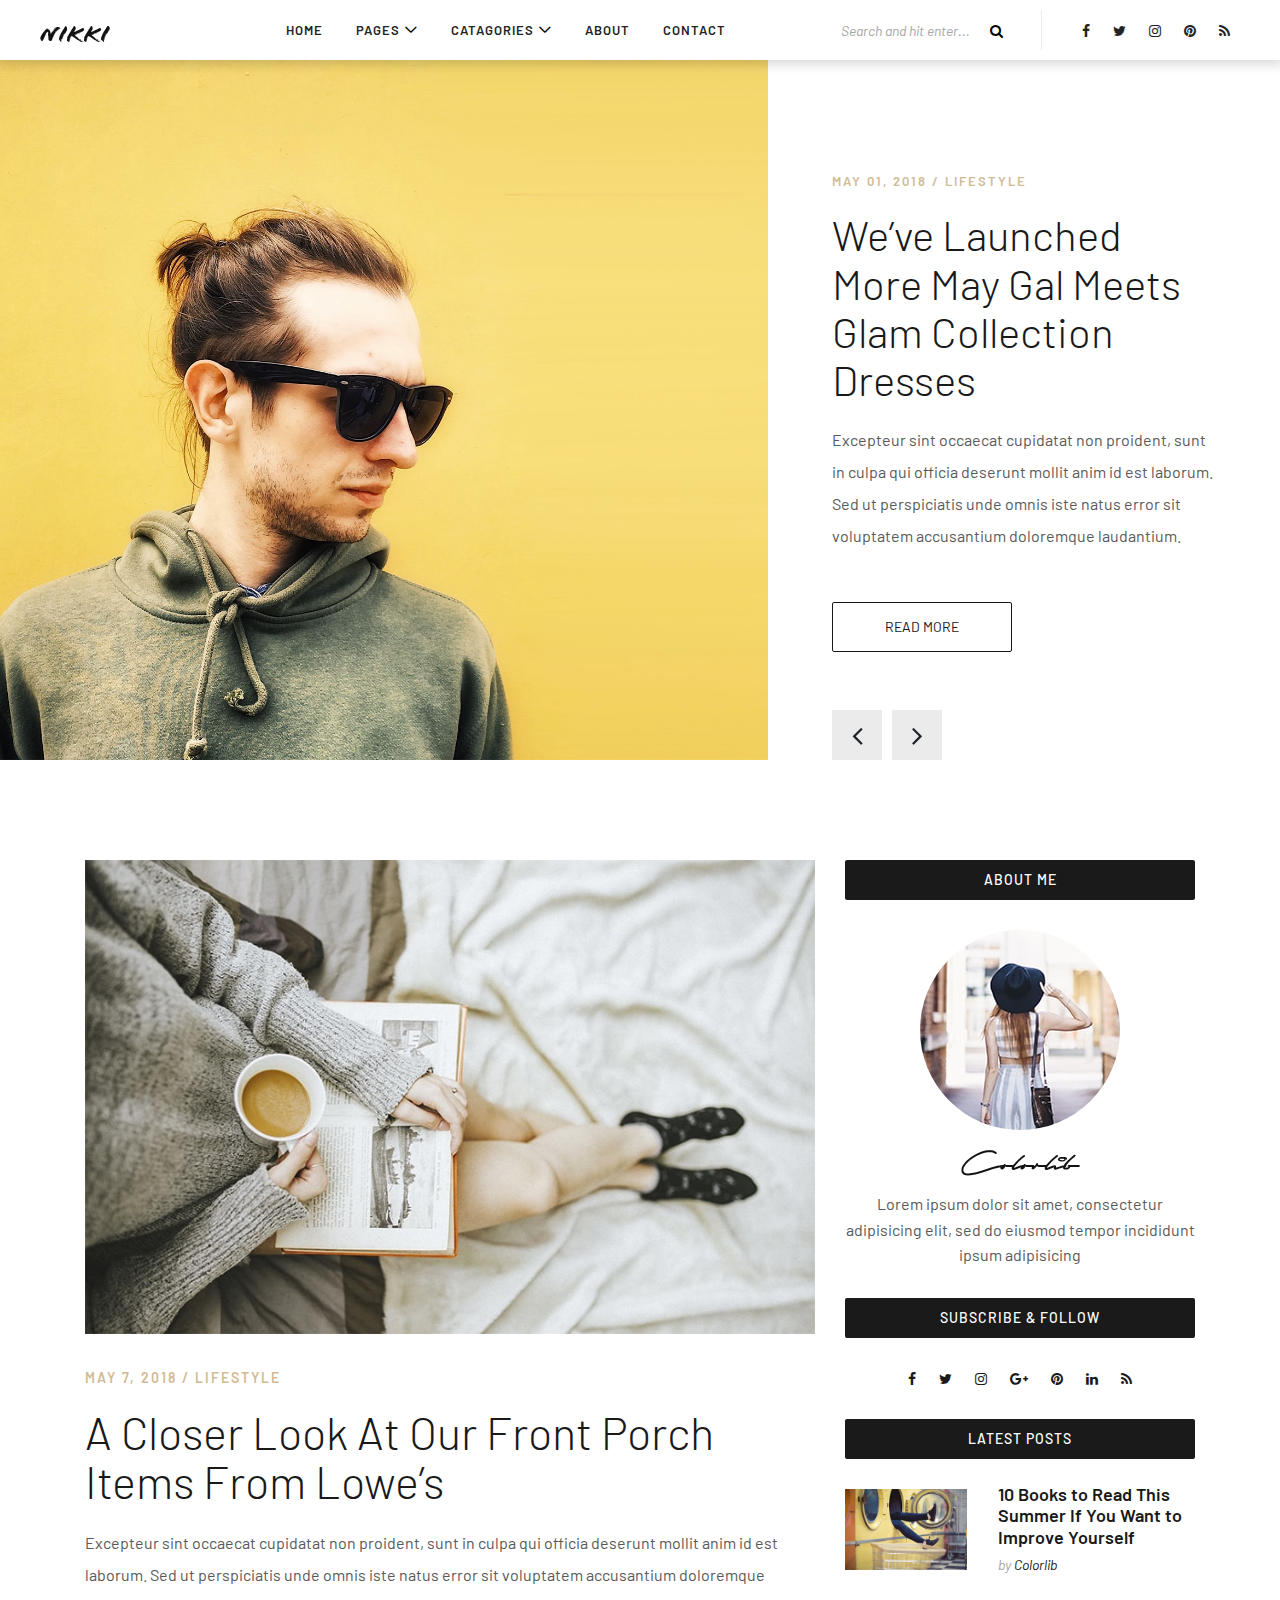
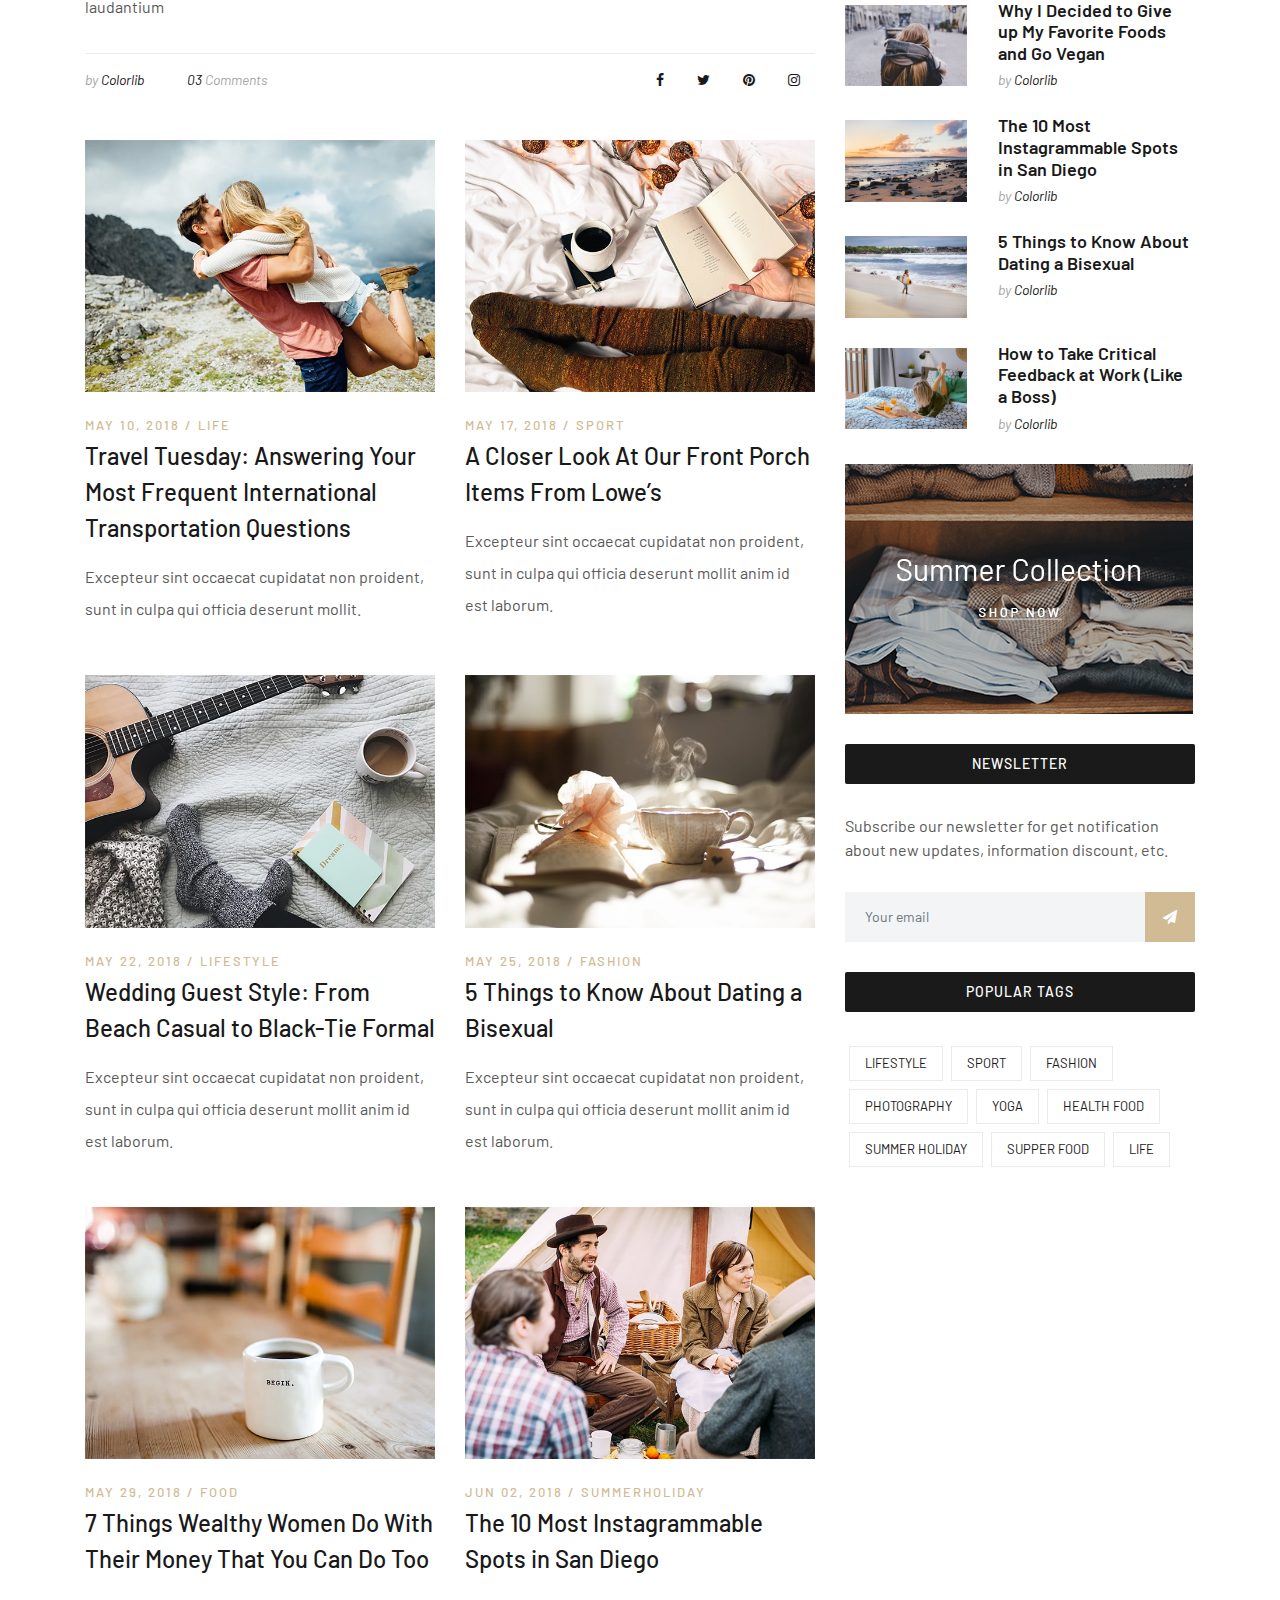
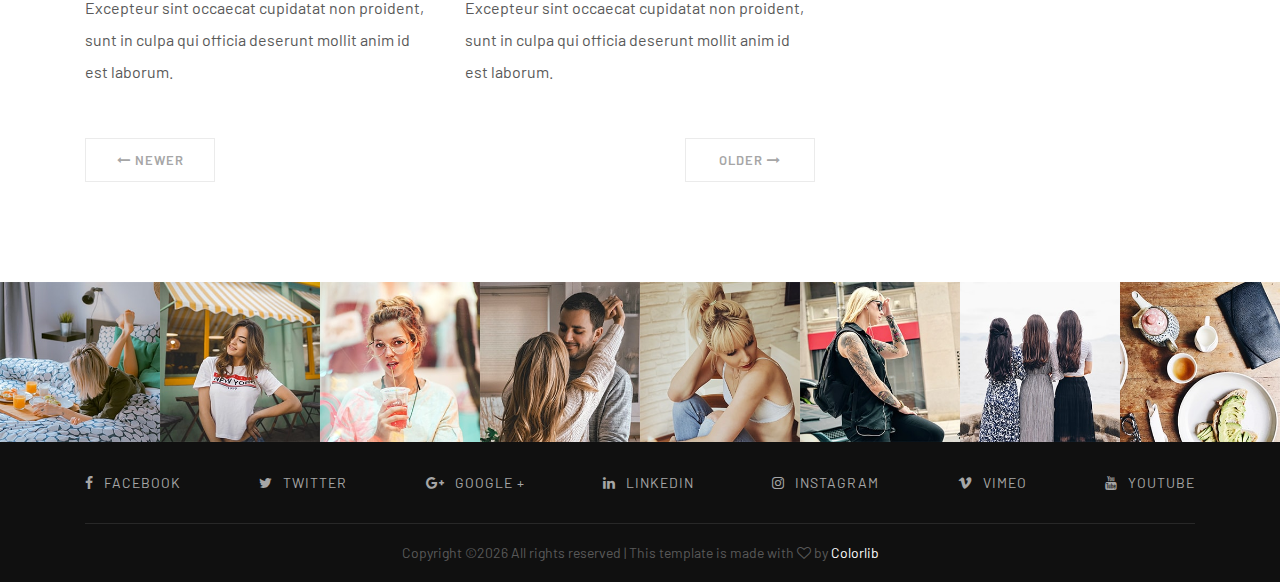
==== index.html @ 6ac08561 "Shablon" ====
<!DOCTYPE html>
<html lang="en">

<head>
    <meta charset="UTF-8">
    <meta name="description" content="">
    <meta http-equiv="X-UA-Compatible" content="IE=edge">
    <meta name="viewport" content="width=device-width, initial-scale=1, shrink-to-fit=no">
    <!-- The above 4 meta tags *must* come first in the head; any other head content must come *after* these tags -->

    <!-- Title -->
    <title>Nikki - Blog &amp; Magazine Template</title>

    <!-- Favicon -->
    <link rel="icon" href="img/core-img/favicon.ico">

    <!-- Core Stylesheet -->
    <link rel="stylesheet" href="style.css">

</head>

<body>
    <!-- ##### Header Area Start ##### -->
    <header class="header-area">
        <!-- Navbar Area -->
        <div class="nikki-main-menu">
            <div class="classy-nav-container breakpoint-off">
                <div class="container-fluid">
                    <!-- Menu -->
                    <nav class="classy-navbar justify-content-between" id="nikkiNav">

                        <!-- Nav brand -->
                        <a href="index.html" class="nav-brand"><img src="img/core-img/logo.png" alt=""></a>

                        <!-- Navbar Toggler -->
                        <div class="classy-navbar-toggler">
                            <span class="navbarToggler"><span></span><span></span><span></span></span>
                        </div>

                        <!-- Menu -->
                        <div class="classy-menu">

                            <!-- close btn -->
                            <div class="classycloseIcon">
                                <div class="cross-wrap"><span class="top"></span><span class="bottom"></span></div>
                            </div>

                            <!-- Nav Start -->
                            <div class="classynav">
                                <ul>
                                    <li><a href="index.html">Home</a></li>
                                    <li><a href="#">Pages</a>
                                        <ul class="dropdown">
                                            <li><a href="index.html">Home</a></li>
                                            <li><a href="archive-blog.html">Archive Blog</a></li>
                                            <li><a href="single-post.html">Single Post</a></li>
                                            <li><a href="about-us.html">About</a></li>
                                            <li><a href="contact.html">Contact</a></li>
                                            <li><a href="typography.html">Typography</a></li>
                                        </ul>
                                    </li>
                                    <li><a href="#">Catagories</a>
                                        <div class="megamenu">
                                            <ul class="single-mega cn-col-4">
                                                <li><a href="#">- Features</a></li>
                                                <li><a href="#">- Food</a></li>
                                                <li><a href="#">- Travel</a></li>
                                                <li><a href="#">- Recipe</a></li>
                                                <li><a href="#">- Bread</a></li>
                                                <li><a href="#">- Breakfast</a></li>
                                                <li><a href="#">- Meat</a></li>
                                            </ul>
                                            <ul class="single-mega cn-col-4">
                                                <li><a href="#">- Features</a></li>
                                                <li><a href="#">- Food</a></li>
                                                <li><a href="#">- Travel</a></li>
                                                <li><a href="#">- Recipe</a></li>
                                                <li><a href="#">- Bread</a></li>
                                                <li><a href="#">- Breakfast</a></li>
                                                <li><a href="#">- Meat</a></li>
                                            </ul>
                                            <ul class="single-mega cn-col-4">
                                                <li><a href="#">- Features</a></li>
                                                <li><a href="#">- Food</a></li>
                                                <li><a href="#">- Travel</a></li>
                                                <li><a href="#">- Recipe</a></li>
                                                <li><a href="#">- Bread</a></li>
                                                <li><a href="#">- Breakfast</a></li>
                                                <li><a href="#">- Meat</a></li>
                                            </ul>
                                            <ul class="single-mega cn-col-4">
                                                <li><a href="#">- Features</a></li>
                                                <li><a href="#">- Food</a></li>
                                                <li><a href="#">- Travel</a></li>
                                                <li><a href="#">- Recipe</a></li>
                                                <li><a href="#">- Bread</a></li>
                                                <li><a href="#">- Breakfast</a></li>
                                                <li><a href="#">- Meat</a></li>
                                            </ul>
                                        </div>
                                    </li>
                                    <li><a href="about-us.html">About</a></li>
                                    <li><a href="contact.html">Contact</a></li>
                                </ul>

                                <!-- Search Form -->
                                <div class="search-form">
                                    <form action="#" method="get">
                                        <input type="search" name="search" class="form-control" placeholder="Search and hit enter...">
                                        <button type="submit"><i class="fa fa-search"></i></button>
                                    </form>
                                </div>

                                <!-- Social Button -->
                                <div class="top-social-info">
                                    <a href="#" data-toggle="tooltip" data-placement="bottom" title="Facebook"><i class="fa fa-facebook" aria-hidden="true"></i></a>
                                    <a href="#" data-toggle="tooltip" data-placement="bottom" title="Twitter"><i class="fa fa-twitter" aria-hidden="true"></i></a>
                                    <a href="#" data-toggle="tooltip" data-placement="bottom" title="Instagram"><i class="fa fa-instagram" aria-hidden="true"></i></a>
                                    <a href="#" data-toggle="tooltip" data-placement="bottom" title="Pinterest"><i class="fa fa-pinterest" aria-hidden="true"></i></a>
                                    <a href="#" data-toggle="tooltip" data-placement="bottom" title="RSS Feed"><i class="fa fa-rss" aria-hidden="true"></i></a>
                                </div>

                            </div>
                            <!-- Nav End -->
                        </div>
                    </nav>
                </div>
            </div>
        </div>
    </header>
    <!-- ##### Header Area End ##### -->

    <!-- ##### Hero Area Start ##### -->
    <section class="hero-area">
        <!-- Preloader -->
        <div class="preloader d-flex align-items-center justify-content-center">
            <div class="circle-preloader">
                <div class="a" style="--n: 5;">
                    <div class="dot" style="--i: 0;"></div>
                    <div class="dot" style="--i: 1;"></div>
                    <div class="dot" style="--i: 2;"></div>
                    <div class="dot" style="--i: 3;"></div>
                    <div class="dot" style="--i: 4;"></div>
                </div>
            </div>
        </div>

        <div class="hero-post-slides owl-carousel">

            <!-- Single Hero Post -->
            <div class="single-hero-post d-flex flex-wrap">
                <!-- Post Thumbnail -->
                <div class="slide-post-thumbnail h-100 bg-img" style="background-image: url(img/blog-img/13.jpg);"></div>
                <!-- Post Content -->
                <div class="slide-post-content h-100 d-flex align-items-center">
                    <div class="slide-post-text">
                        <p class="post-date" data-animation="fadeIn" data-delay="100ms">MAY 01, 2018 / lifestyle</p>
                        <a href="#" class="post-title" data-animation="fadeIn" data-delay="300ms">
                            <h2>We’ve Launched More May Gal Meets Glam Collection Dresses</h2>
                        </a>
                        <p class="post-excerpt" data-animation="fadeIn" data-delay="500ms">Excepteur sint occaecat cupidatat non proident, sunt in culpa qui officia deserunt mollit anim id est laborum. Sed ut perspiciatis unde omnis iste natus error sit voluptatem accusantium doloremque laudantium.</p>
                        <a href="#" class="btn nikki-btn" data-animation="fadeIn" data-delay="700ms">Read More</a>
                    </div>
                    <!-- Page Count -->
                    <div class="page-count"></div>
                </div>
            </div>

            <!-- Single Hero Post -->
            <div class="single-hero-post d-flex flex-wrap">
                <!-- Post Thumbnail -->
                <div class="slide-post-thumbnail h-100 bg-img" style="background-image: url(img/blog-img/14.jpg);"></div>
                <!-- Post Content -->
                <div class="slide-post-content h-100 d-flex align-items-center">
                    <div class="slide-post-text">
                        <p class="post-date" data-animation="fadeIn" data-delay="100ms">MAY 01, 2018 / lifestyle</p>
                        <a href="#" class="post-title" data-animation="fadeIn" data-delay="300ms">
                            <h2>A Closer Look At Our Front Porch Items From Lowe’s</h2>
                        </a>
                        <p class="post-excerpt" data-animation="fadeIn" data-delay="500ms">Excepteur sint occaecat cupidatat non proident, sunt in culpa qui officia deserunt mollit anim id est laborum. Sed ut perspiciatis unde omnis iste natus error sit voluptatem accusantium doloremque laudantium.</p>
                        <a href="#" class="btn nikki-btn" data-animation="fadeIn" data-delay="700ms">Read More</a>
                    </div>
                    <!-- Page Count -->
                    <div class="page-count"></div>
                </div>
            </div>

            <!-- Single Hero Post -->
            <div class="single-hero-post d-flex flex-wrap">
                <!-- Post Thumbnail -->
                <div class="slide-post-thumbnail h-100 bg-img" style="background-image: url(img/blog-img/15.jpg);"></div>
                <!-- Post Content -->
                <div class="slide-post-content h-100 d-flex align-items-center">
                    <div class="slide-post-text">
                        <p class="post-date" data-animation="fadeIn" data-delay="100ms">MAY 01, 2018 / lifestyle</p>
                        <a href="#" class="post-title" data-animation="fadeIn" data-delay="300ms">
                            <h2>Answering Your Most Frequent International Transportation Questions</h2>
                        </a>
                        <p class="post-excerpt" data-animation="fadeIn" data-delay="500ms">Excepteur sint occaecat cupidatat non proident, sunt in culpa qui officia deserunt mollit anim id est laborum. Sed ut perspiciatis unde omnis iste natus error sit voluptatem accusantium doloremque laudantium.</p>
                        <a href="#" class="btn nikki-btn" data-animation="fadeIn" data-delay="700ms">Read More</a>
                    </div>
                    <!-- Page Count -->
                    <div class="page-count"></div>
                </div>
            </div>

        </div>
    </section>
    <!-- ##### Hero Area End ##### -->

    <!-- ##### Blog Content Area Start ##### -->
    <section class="blog-content-area section-padding-100">
        <div class="container">

            <div class="row justify-content-center">
                <!-- Blog Posts Area -->
                <div class="col-12 col-lg-8">
                    <div class="blog-posts-area">
                        <div class="row">

                            <!-- Featured Post Area -->
                            <div class="col-12">
                                <div class="featured-post-area mb-50">
                                    <!-- Thumbnail -->
                                    <div class="post-thumbnail mb-30">
                                        <a href="#"><img src="img/blog-img/12.jpg" alt=""></a>
                                    </div>
                                    <!-- Featured Post Content -->
                                    <div class="featured-post-content">
                                        <p class="post-date">MAY 7, 2018 / lifestyle</p>
                                        <a href="#" class="post-title">
                                            <h2>A Closer Look At Our Front Porch Items From Lowe’s</h2>
                                        </a>
                                        <p class="post-excerpt">Excepteur sint occaecat cupidatat non proident, sunt in culpa qui officia deserunt mollit anim id est laborum. Sed ut perspiciatis unde omnis iste natus error sit voluptatem accusantium doloremque laudantium</p>
                                    </div>
                                    <!-- Post Meta -->
                                    <div class="post-meta d-flex align-items-center justify-content-between">
                                        <!-- Author Comments -->
                                        <div class="author-comments">
                                            <a href="#"><span>by</span> Colorlib</a>
                                            <a href="#">03 <span>Comments</span></a>
                                        </div>
                                        <!-- Social Info -->
                                        <div class="social-info">
                                            <a href="#"><i class="fa fa-facebook" aria-hidden="true"></i></a>
                                            <a href="#"><i class="fa fa-twitter" aria-hidden="true"></i></a>
                                            <a href="#"><i class="fa fa-pinterest" aria-hidden="true"></i></a>
                                            <a href="#"><i class="fa fa-instagram" aria-hidden="true"></i></a>
                                        </div>
                                    </div>
                                </div>
                            </div>

                            <!-- Single Blog Post -->
                            <div class="col-12 col-sm-6">
                                <div class="single-blog-post mb-50">
                                    <!-- Thumbnail -->
                                    <div class="post-thumbnail">
                                        <a href="#"><img src="img/blog-img/1.jpg" alt=""></a>
                                    </div>
                                    <!-- Content -->
                                    <div class="post-content">
                                        <p class="post-date">MAY 10, 2018 / life</p>
                                        <a href="#" class="post-title">
                                            <h4>Travel Tuesday: Answering Your Most Frequent International Transportation Questions</h4>
                                        </a>
                                        <p class="post-excerpt">Excepteur sint occaecat cupidatat non proident, sunt in culpa qui officia deserunt mollit.</p>
                                    </div>
                                </div>
                            </div>

                            <!-- Single Blog Post -->
                            <div class="col-12 col-sm-6">
                                <div class="single-blog-post mb-50">
                                    <!-- Thumbnail -->
                                    <div class="post-thumbnail">
                                        <a href="#"><img src="img/blog-img/2.jpg" alt=""></a>
                                    </div>
                                    <!-- Content -->
                                    <div class="post-content">
                                        <p class="post-date">MAY 17, 2018 / Sport</p>
                                        <a href="#" class="post-title">
                                            <h4>A Closer Look At Our Front Porch Items From Lowe’s</h4>
                                        </a>
                                        <p class="post-excerpt">Excepteur sint occaecat cupidatat non proident, sunt in culpa qui officia deserunt mollit anim id est laborum.</p>
                                    </div>
                                </div>
                            </div>

                            <!-- Single Blog Post -->
                            <div class="col-12 col-sm-6">
                                <div class="single-blog-post mb-50">
                                    <!-- Thumbnail -->
                                    <div class="post-thumbnail">
                                        <a href="#"><img src="img/blog-img/3.jpg" alt=""></a>
                                    </div>
                                    <!-- Content -->
                                    <div class="post-content">
                                        <p class="post-date">MAY 22, 2018 / lifestyle</p>
                                        <a href="#" class="post-title">
                                            <h4>Wedding Guest Style: From Beach Casual to Black-Tie Formal</h4>
                                        </a>
                                        <p class="post-excerpt">Excepteur sint occaecat cupidatat non proident, sunt in culpa qui officia deserunt mollit anim id est laborum.</p>
                                    </div>
                                </div>
                            </div>

                            <!-- Single Blog Post -->
                            <div class="col-12 col-sm-6">
                                <div class="single-blog-post mb-50">
                                    <!-- Thumbnail -->
                                    <div class="post-thumbnail">
                                        <a href="#"><img src="img/blog-img/4.jpg" alt=""></a>
                                    </div>
                                    <!-- Content -->
                                    <div class="post-content">
                                        <p class="post-date">MAY 25, 2018 / Fashion</p>
                                        <a href="#" class="post-title">
                                            <h4>5 Things to Know About Dating a Bisexual</h4>
                                        </a>
                                        <p class="post-excerpt">Excepteur sint occaecat cupidatat non proident, sunt in culpa qui officia deserunt mollit anim id est laborum.</p>
                                    </div>
                                </div>
                            </div>

                            <!-- Single Blog Post -->
                            <div class="col-12 col-sm-6">
                                <div class="single-blog-post mb-50">
                                    <!-- Thumbnail -->
                                    <div class="post-thumbnail">
                                        <a href="#"><img src="img/blog-img/5.jpg" alt=""></a>
                                    </div>
                                    <!-- Content -->
                                    <div class="post-content">
                                        <p class="post-date">MAY 29, 2018 / food</p>
                                        <a href="#" class="post-title">
                                            <h4>7 Things Wealthy Women Do With Their Money That You Can Do Too</h4>
                                        </a>
                                        <p class="post-excerpt">Excepteur sint occaecat cupidatat non proident, sunt in culpa qui officia deserunt mollit anim id est laborum.</p>
                                    </div>
                                </div>
                            </div>

                            <!-- Single Blog Post -->
                            <div class="col-12 col-sm-6">
                                <div class="single-blog-post mb-50">
                                    <!-- Thumbnail -->
                                    <div class="post-thumbnail">
                                        <a href="#"><img src="img/blog-img/6.jpg" alt=""></a>
                                    </div>
                                    <!-- Content -->
                                    <div class="post-content">
                                        <p class="post-date">Jun 02, 2018 / SummerHoliday</p>
                                        <a href="#" class="post-title">
                                            <h4>The 10 Most Instagrammable Spots in San Diego</h4>
                                        </a>
                                        <p class="post-excerpt">Excepteur sint occaecat cupidatat non proident, sunt in culpa qui officia deserunt mollit anim id est laborum.</p>
                                    </div>
                                </div>
                            </div>

                        </div>
                    </div>

                    <!-- Pager -->
                    <ol class="nikki-pager">
                        <li><a href="#"><i class="fa fa-long-arrow-left" aria-hidden="true"></i> Newer</a></li>
                        <li><a href="#">Older <i class="fa fa-long-arrow-right" aria-hidden="true"></i></a></li>
                    </ol>
                </div>

                <!-- Blog Sidebar Area -->
                <div class="col-12 col-sm-9 col-md-6 col-lg-4">
                    <div class="post-sidebar-area">

                        <!-- ##### Single Widget Area ##### -->
                        <div class="single-widget-area mb-30">
                            <!-- Title -->
                            <div class="widget-title">
                                <h6>About Me</h6>
                            </div>
                            <!-- Thumbnail -->
                            <div class="about-thumbnail">
                                <img src="img/blog-img/about-me.jpg" alt="">
                            </div>
                            <!-- Content -->
                            <div class="widget-content text-center">
                                <img src="img/core-img/signature.png" alt="">
                                <p>Lorem ipsum dolor sit amet, consectetur adipisicing elit, sed do eiusmod tempor incididunt ipsum adipisicing</p>
                            </div>
                        </div>

                        <!-- ##### Single Widget Area ##### -->
                        <div class="single-widget-area mb-30">
                            <!-- Title -->
                            <div class="widget-title">
                                <h6>Subscribe &amp; Follow</h6>
                            </div>
                            <!-- Widget Social Info -->
                            <div class="widget-social-info text-center">
                                <a href="#"><i class="fa fa-facebook"></i></a>
                                <a href="#"><i class="fa fa-twitter"></i></a>
                                <a href="#"><i class="fa fa-instagram"></i></a>
                                <a href="#"><i class="fa fa-google-plus"></i></a>
                                <a href="#"><i class="fa fa-pinterest"></i></a>
                                <a href="#"><i class="fa fa-linkedin"></i></a>
                                <a href="#"><i class="fa fa-rss"></i></a>
                            </div>
                        </div>

                        <!-- ##### Single Widget Area ##### -->
                        <div class="single-widget-area mb-30">
                            <!-- Title -->
                            <div class="widget-title">
                                <h6>Latest Posts</h6>
                            </div>

                            <!-- Single Latest Posts -->
                            <div class="single-latest-post d-flex">
                                <div class="post-thumb">
                                    <img src="img/blog-img/lp1.jpg" alt="">
                                </div>
                                <div class="post-content">
                                    <a href="#" class="post-title">
                                        <h6>10 Books to Read This Summer If You Want to Improve Yourself</h6>
                                    </a>
                                    <a href="#" class="post-author"><span>by</span> Colorlib</a>
                                </div>
                            </div>

                            <!-- Single Latest Posts -->
                            <div class="single-latest-post d-flex">
                                <div class="post-thumb">
                                    <img src="img/blog-img/lp2.jpg" alt="">
                                </div>
                                <div class="post-content">
                                    <a href="#" class="post-title">
                                        <h6>Why I Decided to Give up My Favorite Foods and Go Vegan</h6>
                                    </a>
                                    <a href="#" class="post-author"><span>by</span> Colorlib</a>
                                </div>
                            </div>

                            <!-- Single Latest Posts -->
                            <div class="single-latest-post d-flex">
                                <div class="post-thumb">
                                    <img src="img/blog-img/lp3.jpg" alt="">
                                </div>
                                <div class="post-content">
                                    <a href="#" class="post-title">
                                        <h6>The 10 Most Instagrammable Spots in San Diego</h6>
                                    </a>
                                    <a href="#" class="post-author"><span>by</span> Colorlib</a>
                                </div>
                            </div>

                            <!-- Single Latest Posts -->
                            <div class="single-latest-post d-flex">
                                <div class="post-thumb">
                                    <img src="img/blog-img/lp4.jpg" alt="">
                                </div>
                                <div class="post-content">
                                    <a href="#" class="post-title">
                                        <h6>5 Things to Know About Dating a Bisexual</h6>
                                    </a>
                                    <a href="#" class="post-author"><span>by</span> Colorlib</a>
                                </div>
                            </div>

                            <!-- Single Latest Posts -->
                            <div class="single-latest-post d-flex">
                                <div class="post-thumb">
                                    <img src="img/blog-img/lp5.jpg" alt="">
                                </div>
                                <div class="post-content">
                                    <a href="#" class="post-title">
                                        <h6>How to Take Critical Feedback at Work (Like a Boss)</h6>
                                    </a>
                                    <a href="#" class="post-author"><span>by</span> Colorlib</a>
                                </div>
                            </div>

                        </div>

                        <!-- ##### Single Widget Area ##### -->
                        <div class="single-widget-area mb-30">
                            <!-- Adds -->
                            <a href="#"><img src="img/blog-img/add.png" alt=""></a>
                        </div>

                        <!-- ##### Single Widget Area ##### -->
                        <div class="single-widget-area mb-30">
                            <!-- Title -->
                            <div class="widget-title">
                                <h6>Newsletter</h6>
                            </div>
                            <!-- Content -->
                            <div class="newsletter-content">
                                <p>Subscribe our newsletter for get notification about new updates, information discount, etc.</p>
                                <form action="#" method="post">
                                    <input type="email" name="email" class="form-control" placeholder="Your email">
                                    <button><i class="fa fa-send"></i></button>
                                </form>
                            </div>
                        </div>

                        <!-- ##### Single Widget Area ##### -->
                        <div class="single-widget-area mb-30">
                            <!-- Title -->
                            <div class="widget-title">
                                <h6>popular tags</h6>
                            </div>
                            <!-- Tags -->
                            <ol class="popular-tags d-flex flex-wrap">
                                <li><a href="#">LifeStyle</a></li>
                                <li><a href="#">Sport</a></li>
                                <li><a href="#">Fashion</a></li>
                                <li><a href="#">Photography</a></li>
                                <li><a href="#">Yoga</a></li>
                                <li><a href="#">Health Food</a></li>
                                <li><a href="#">Summer Holiday</a></li>
                                <li><a href="#">Supper Food</a></li>
                                <li><a href="#">Life</a></li>
                            </ol>
                        </div>

                    </div>
                </div>
            </div>
        </div>
    </section>
    <!-- ##### Blog Content Area End ##### -->

    <!-- ##### Instagram Area Start ##### -->
    <div class="follow-us-instagram">
        <div class="instagram-content d-flex flex-wrap align-items-center">

            <!-- Single Instagram Slide -->
            <div class="single-instagram">
                <img src="img/blog-img/insta1.jpg" alt="">
                <a href="#"><i class="fa fa-instagram"></i></a>
            </div>

            <!-- Single Instagram Slide -->
            <div class="single-instagram">
                <img src="img/blog-img/insta2.jpg" alt="">
                <a href="#"><i class="fa fa-instagram"></i></a>
            </div>

            <!-- Single Instagram Slide -->
            <div class="single-instagram">
                <img src="img/blog-img/insta3.jpg" alt="">
                <a href="#"><i class="fa fa-instagram"></i></a>
            </div>

            <!-- Single Instagram Slide -->
            <div class="single-instagram">
                <img src="img/blog-img/insta4.jpg" alt="">
                <a href="#"><i class="fa fa-instagram"></i></a>
            </div>

            <!-- Single Instagram Slide -->
            <div class="single-instagram">
                <img src="img/blog-img/insta5.jpg" alt="">
                <a href="#"><i class="fa fa-instagram"></i></a>
            </div>

            <!-- Single Instagram Slide -->
            <div class="single-instagram">
                <img src="img/blog-img/insta6.jpg" alt="">
                <a href="#"><i class="fa fa-instagram"></i></a>
            </div>

            <!-- Single Instagram Slide -->
            <div class="single-instagram">
                <img src="img/blog-img/insta7.jpg" alt="">
                <a href="#"><i class="fa fa-instagram"></i></a>
            </div>

            <!-- Single Instagram Slide -->
            <div class="single-instagram">
                <img src="img/blog-img/insta8.jpg" alt="">
                <a href="#"><i class="fa fa-instagram"></i></a>
            </div>
        </div>
    </div>
    <!-- ##### Instagram Area End ##### -->

    <!-- ##### Footer Area Start ##### -->
    <footer class="footer-area">
        <div class="container">
            <div class="row">
                <div class="col-12">
                    <!-- Footer Social Info -->
                    <div class="footer-social-info d-flex align-items-center justify-content-between">
                        <a href="#"><i class="fa fa-facebook"></i><span>Facebook</span></a>
                        <a href="#"><i class="fa fa-twitter"></i><span>Twitter</span></a>
                        <a href="#"><i class="fa fa-google-plus"></i><span>Google +</span></a>
                        <a href="#"><i class="fa fa-linkedin"></i><span>linkedin</span></a>
                        <a href="#"><i class="fa fa-instagram"></i><span>Instagram</span></a>
                        <a href="#"><i class="fa fa-vimeo"></i><span>Vimeo</span></a>
                        <a href="#"><i class="fa fa-youtube"></i><span>Youtube</span></a>
                    </div>
                </div>
            </div>

            <div class="row">
                <div class="col-12">
                    <div class="copywrite-text">
                        <p><!-- Link back to Colorlib can't be removed. Template is licensed under CC BY 3.0. -->
Copyright &copy;<script>document.write(new Date().getFullYear());</script> All rights reserved | This template is made with <i class="fa fa-heart-o" aria-hidden="true"></i> by <a href="https://colorlib.com" target="_blank">Colorlib</a>
<!-- Link back to Colorlib can't be removed. Template is licensed under CC BY 3.0. --></p>
                    </div>
                </div>
            </div>
        </div>
    </footer>
    <!-- ##### Footer Area Start ##### -->

    <!-- ##### All Javascript Script ##### -->
    <!-- jQuery-2.2.4 js -->
    <script src="js/jquery/jquery-2.2.4.min.js"></script>
    <!-- Popper js -->
    <script src="js/bootstrap/popper.min.js"></script>
    <!-- Bootstrap js -->
    <script src="js/bootstrap/bootstrap.min.js"></script>
    <!-- All Plugins js -->
    <script src="js/plugins/plugins.js"></script>
    <!-- Active js -->
    <script src="js/active.js"></script>
</body>

</html>
---- style.css ----
/* [Master Stylesheet] */
/*
Template Name: Nikki - Blog & Magazine Template
Template Author: Colorlib
Template Author URI: http://colorlib.com
Text Domain: Nikki, Blog, Magazine
Version: - v1.0.0
*/
/* =========== Index of CSS ===========
:: 1.0 Import Fonts
:: 2.0 Import All CSS
:: 3.0 Base CSS
    :: 3.1.0 Spacing
    :: 3.2.0 Height
    :: 3.3.0 Section Padding
    :: 3.4.0 Section Heading
    :: 3.5.0 Preloader
    :: 3.6.0 Miscellaneous
    :: 3.7.0 ScrollUp
    :: 3.8.0 nikki Button
:: 4.0 Header Area CSS
:: 5.0 Hero Slides Area
:: 6.0 About Us Area CSS
:: 7.0 Featured Post Sildes CSS
:: 8.0 Instagram Area CSS
:: 9.0 Footer Area CSS
:: 10.0 Breadcumb Area CSS
:: 11.0 Blog Area CSS
:: 12.0 Comment Area
:: 13.0 Leave A Reply Area CSS
:: 14.0 Pager CSS
:: 15.0 Sidebar Area CSS
:: 16.0 Contact Area CSS
:: 17.0 Typography CSS
*/
/* :: 1.0 Import Fonts */
@import url("https://fonts.googleapis.com/css?family=Barlow:300,400,500,600,700|Work+Sans:300,400,500,600,700");
/* :: 2.0 Import All CSS */
@import url(css/bootstrap.min.css);
@import url(css/classy-nav.css);
@import url(css/owl.carousel.min.css);
@import url(css/animate.css);
@import url(css/magnific-popup.css);
@import url(css/font-awesome.min.css);
/* :: 3.0 Base CSS */
* {
  margin: 0;
  padding: 0; }

body {
  font-family: "Barlow", sans-serif;
  font-size: 14px; }

h1,
h2,
h3,
h4,
h5,
h6 {
  color: #191919;
  line-height: 1.3;
  font-weight: 500; }

p {
  color: #595959;
  font-size: 16px;
  line-height: 2;
  font-weight: 400; }

a,
a:hover,
a:focus {
  -webkit-transition-duration: 500ms;
  transition-duration: 500ms;
  text-decoration: none;
  outline: 0 solid transparent;
  color: #191919;
  font-weight: 600;
  font-size: 14px; }

ul,
ol {
  margin: 0; }
  ul li,
  ol li {
    list-style: none; }

img {
  height: auto;
  max-width: 100%; }

/* :: 3.1.0 Spacing */
.mt-15 {
  margin-top: 15px !important; }

.mt-30 {
  margin-top: 30px !important; }

.mt-50 {
  margin-top: 50px !important; }

.mt-70 {
  margin-top: 70px !important; }

.mt-100 {
  margin-top: 100px !important; }

.mb-15 {
  margin-bottom: 15px !important; }

.mb-30 {
  margin-bottom: 30px !important; }

.mb-50 {
  margin-bottom: 50px !important; }

.mb-70 {
  margin-bottom: 70px !important; }

.mb-100 {
  margin-bottom: 100px !important; }

.ml-15 {
  margin-left: 15px !important; }

.ml-30 {
  margin-left: 30px !important; }

.ml-50 {
  margin-left: 50px !important; }

.mr-15 {
  margin-right: 15px !important; }

.mr-30 {
  margin-right: 30px !important; }

.mr-50 {
  margin-right: 50px !important; }

/* :: 3.2.0 Height */
.height-400 {
  height: 400px; }

.height-500 {
  height: 500px; }

.height-600 {
  height: 600px; }

.height-700 {
  height: 700px; }

.height-800 {
  height: 800px; }

/* :: 3.3.0 Section Padding */
.section-padding-100 {
  padding-top: 100px;
  padding-bottom: 100px; }

.section-padding-100-0 {
  padding-top: 100px;
  padding-bottom: 0; }

.section-padding-0-100 {
  padding-top: 0;
  padding-bottom: 100px; }

.section-padding-100-70 {
  padding-top: 100px;
  padding-bottom: 70px; }

/* :: 3.4.0 Section Heading */
.section-heading {
  position: relative;
  z-index: 1;
  margin-bottom: 50px; }
  .section-heading h2 {
    font-size: 36px;
    font-weight: 400;
    margin-bottom: 0; }
    @media only screen and (max-width: 767px) {
      .section-heading h2 {
        font-size: 24px; } }
  .section-heading p {
    font-size: 18px;
    font-weight: 500;
    color: #595959;
    margin-bottom: 0; }

/* :: 3.5.0 Preloader */
.preloader {
  background-color: rgba(255, 255, 255, 0.9);
  width: 100%;
  height: 100%;
  position: absolute;
  top: 0;
  left: 0;
  right: 0;
  bottom: 0;
  z-index: 999999;
  overflow: hidden; }
  .preloader .circle-preloader .dot {
    background: #d1bb95; }
    .preloader .circle-preloader .dot, .preloader .circle-preloader .dot:after {
      display: inline-block;
      width: 2em;
      height: 2em;
      border-radius: 50%;
      animation: a 1.5s calc(((var(--i) + var(--o, 0))/var(--n) - 1)*1.5s) infinite; }
    .preloader .circle-preloader .dot:after {
      --o: 1;
      background: #ffffff;
      content: ""; }
@-webkit-keyframes a {
  0%,
            50% {
    transform: scale(0); } }
@keyframes a {
  0%,
            50% {
    transform: scale(0); } }
@-webkit-keyframes line {
  0% {
    left: -80px; }
  100% {
    left: 160px; } }
@keyframes line {
  0% {
    left: -80px; }
  100% {
    left: 160px; } }
/* :: 3.6.0 Miscellaneous */
.bg-img {
  background-position: center center;
  background-size: cover;
  background-repeat: no-repeat; }

.bg-white {
  background-color: #ffffff !important; }

.bg-dark {
  background-color: #000000 !important; }

.bg-transparent {
  background-color: transparent !important; }

.font-bold {
  font-weight: 700; }

.font-light {
  font-weight: 300; }

.bg-overlay {
  position: relative;
  z-index: 2;
  background-position: center center;
  background-size: cover; }
  .bg-overlay::after {
    background-color: rgba(21, 4, 48, 0.89);
    position: absolute;
    z-index: -1;
    top: 0;
    left: 0;
    width: 100%;
    height: 100%;
    content: ""; }

.bg-fixed {
  background-attachment: fixed !important; }

/* :: 3.7.0 ScrollUp */
#scrollUp {
  background-color: #d1bb95;
  border-radius: 0;
  bottom: 0;
  box-shadow: 0 2px 6px 0 rgba(0, 0, 0, 0.3);
  color: #ffffff;
  font-size: 24px;
  height: 40px;
  line-height: 40px;
  right: 50px;
  text-align: center;
  width: 40px;
  -webkit-transition-duration: 500ms;
  transition-duration: 500ms; }
  #scrollUp:hover {
    background-color: #191919; }

/* :: 3.8.0 nikki Button */
.nikki-btn {
  -webkit-transition-duration: 500ms;
  transition-duration: 500ms;
  position: relative;
  z-index: 1;
  display: inline-block;
  min-width: 180px;
  height: 50px;
  color: #191919;
  background-color: #ffffff;
  border: 1px solid #191919;
  border-radius: 2px;
  padding: 0 30px;
  font-size: 14px;
  line-height: 48px;
  text-transform: uppercase;
  font-weight: 400; }
  .nikki-btn.active, .nikki-btn:hover, .nikki-btn:focus {
    font-size: 14px;
    color: #ffffff;
    font-weight: 400;
    background-color: #d1bb95;
    border-color: #d1bb95; }
  .nikki-btn.btn-sm {
    min-width: 80px;
    height: 30px;
    line-height: 28px; }

/* :: 4.0 Header Area CSS */
.header-area {
  position: relative;
  width: 100%;
  z-index: 100;
  background-color: #ffffff;
  box-shadow: 0 3px 10px 2px rgba(0, 0, 0, 0.15);
  height: 60px; }
  .header-area .search-form form {
    position: relative;
    z-index: 2;
    border-right: 1px solid #ebebeb;
    margin: 0 30px 0 100px; }
    @media only screen and (min-width: 992px) and (max-width: 1199px) {
      .header-area .search-form form {
        margin: 0 20px 0 50px; } }
    @media only screen and (min-width: 768px) and (max-width: 991px) {
      .header-area .search-form form {
        margin: 15px;
        border-right: none; } }
    @media only screen and (max-width: 767px) {
      .header-area .search-form form {
        margin: 15px;
        border-right: none; } }
    .header-area .search-form form input.form-control {
      width: 200px;
      height: 40px;
      border: none;
      background-color: #ffffff;
      font-size: 14px;
      font-style: italic;
      color: #a6a6a6;
      padding: 0;
      -webkit-transition-duration: 500ms;
      transition-duration: 500ms; }
      .header-area .search-form form input.form-control::placeholder {
        color: #a6a6a6; }
      .header-area .search-form form input.form-control:focus {
        box-shadow: none; }
    .header-area .search-form form button {
      -webkit-transition-duration: 500ms;
      transition-duration: 500ms;
      position: absolute;
      width: 40px;
      height: 40px;
      right: 25px;
      top: 0;
      z-index: 10;
      border: none;
      background-color: #ffffff; }
      .header-area .search-form form button:hover {
        color: #d1bb95;
        cursor: pointer; }
      @media only screen and (min-width: 992px) and (max-width: 1199px) {
        .header-area .search-form form button {
          right: 15px; } }
  @media only screen and (min-width: 768px) and (max-width: 991px) {
    .header-area .top-social-info {
      margin: 15px 5px 0; } }
  @media only screen and (max-width: 767px) {
    .header-area .top-social-info {
      margin: 15px 5px 0; } }
  .header-area .top-social-info a {
    display: inline-block;
    padding: 0 10px;
    font-size: 14px; }
    .header-area .top-social-info a:hover {
      color: #d1bb95; }
    @media only screen and (min-width: 992px) and (max-width: 1199px) {
      .header-area .top-social-info a {
        padding: 0 5px; } }
  .header-area .nikki-main-menu {
    -webkit-transition-duration: 300ms;
    transition-duration: 300ms; }
    .header-area .nikki-main-menu .classy-navbar {
      padding: 0 2%;
      -webkit-transition-duration: 500ms;
      transition-duration: 500ms;
      height: 60px; }
      .header-area .nikki-main-menu .classy-navbar .nav-brand {
        max-width: 70px; }
    .header-area .nikki-main-menu .classynav ul li a {
      padding: 0 15px;
      font-weight: 600;
      text-transform: uppercase;
      letter-spacing: 1px;
      font-size: 13px; }
      .header-area .nikki-main-menu .classynav ul li a:hover, .header-area .nikki-main-menu .classynav ul li a:focus {
        color: #d1bb95; }
      @media only screen and (min-width: 992px) and (max-width: 1199px) {
        .header-area .nikki-main-menu .classynav ul li a {
          padding: 0 10px; } }
    .header-area .nikki-main-menu .classynav ul li ul li a {
      padding: 0 20px;
      letter-spacing: 0; }
  .header-area .breakpoint-on .classynav {
    padding-top: 60px; }
  .header-area .is-sticky .nikki-main-menu {
    position: fixed;
    width: 100%;
    top: 0;
    left: 0;
    z-index: 9999;
    box-shadow: 0 5px 50px 15px rgba(0, 0, 0, 0.2); }

/* :: 5.0 Hero Slides Area */
.hero-area,
.hero-post-slides {
  position: relative;
  z-index: 1;
  width: 100%;
  height: 700px; }
  @media only screen and (min-width: 768px) and (max-width: 991px) {
    .hero-area,
    .hero-post-slides {
      height: 600px; } }
  @media only screen and (max-width: 767px) {
    .hero-area,
    .hero-post-slides {
      height: 900px; } }
  @media only screen and (min-width: 480px) and (max-width: 767px) {
    .hero-area,
    .hero-post-slides {
      height: 750px; } }
  .hero-area .owl-nav,
  .hero-post-slides .owl-nav {
    position: absolute;
    width: auto;
    height: auto;
    bottom: 0;
    z-index: 10;
    left: 65%;
    display: -webkit-box;
    display: -ms-flexbox;
    display: flex; }
    @media only screen and (min-width: 992px) and (max-width: 1199px) {
      .hero-area .owl-nav,
      .hero-post-slides .owl-nav {
        left: 55%; } }
    @media only screen and (min-width: 768px) and (max-width: 991px) {
      .hero-area .owl-nav,
      .hero-post-slides .owl-nav {
        left: 45%; } }
    @media only screen and (max-width: 767px) {
      .hero-area .owl-nav,
      .hero-post-slides .owl-nav {
        left: 5%; } }
    .hero-area .owl-nav .owl-prev,
    .hero-area .owl-nav .owl-next,
    .hero-post-slides .owl-nav .owl-prev,
    .hero-post-slides .owl-nav .owl-next {
      -webkit-transition-duration: 500ms;
      transition-duration: 500ms;
      -webkit-box-flex: 0;
      -ms-flex: 0 0 50px;
      flex: 0 0 50px;
      max-width: 50px;
      width: 50px;
      height: 50px;
      margin-right: 10px;
      background-color: #ebebeb;
      line-height: 48px;
      text-align: center;
      font-size: 30px; }
      .hero-area .owl-nav .owl-prev:hover, .hero-area .owl-nav .owl-prev:focus,
      .hero-area .owl-nav .owl-next:hover,
      .hero-area .owl-nav .owl-next:focus,
      .hero-post-slides .owl-nav .owl-prev:hover,
      .hero-post-slides .owl-nav .owl-prev:focus,
      .hero-post-slides .owl-nav .owl-next:hover,
      .hero-post-slides .owl-nav .owl-next:focus {
        background-color: #d1bb95; }
      @media only screen and (max-width: 767px) {
        .hero-area .owl-nav .owl-prev,
        .hero-area .owl-nav .owl-next,
        .hero-post-slides .owl-nav .owl-prev,
        .hero-post-slides .owl-nav .owl-next {
          -webkit-box-flex: 0;
          -ms-flex: 0 0 40px;
          flex: 0 0 40px;
          max-width: 40px;
          width: 40px;
          height: 40px;
          line-height: 40px; } }

.single-hero-post {
  position: relative;
  z-index: 5;
  width: 100%;
  height: 700px;
  overflow: hidden; }
  @media only screen and (min-width: 768px) and (max-width: 991px) {
    .single-hero-post {
      height: 600px; } }
  @media only screen and (max-width: 767px) {
    .single-hero-post {
      height: 900px; } }
  @media only screen and (min-width: 480px) and (max-width: 767px) {
    .single-hero-post {
      height: 750px; } }
  .single-hero-post .slide-post-thumbnail {
    -webkit-box-flex: 0;
    -ms-flex: 0 0 60%;
    flex: 0 0 60%;
    max-width: 60%;
    width: 60%;
    height: 700px;
    -webkit-animation: slide 20s linear infinite;
    animation: slide 20s linear infinite; }
    @media only screen and (min-width: 992px) and (max-width: 1199px) {
      .single-hero-post .slide-post-thumbnail {
        -webkit-box-flex: 0;
        -ms-flex: 0 0 50%;
        flex: 0 0 50%;
        max-width: 50%;
        width: 50%; } }
    @media only screen and (min-width: 768px) and (max-width: 991px) {
      .single-hero-post .slide-post-thumbnail {
        -webkit-box-flex: 0;
        -ms-flex: 0 0 40%;
        flex: 0 0 40%;
        max-width: 40%;
        width: 40%;
        height: 600px; } }
    @media only screen and (max-width: 767px) {
      .single-hero-post .slide-post-thumbnail {
        -webkit-box-flex: 0;
        -ms-flex: 0 0 100%;
        flex: 0 0 100%;
        max-width: 100%;
        width: 100%;
        height: 250px !important; } }
  .single-hero-post .slide-post-content {
    position: relative;
    z-index: 10;
    background-color: #ffffff;
    -webkit-box-flex: 0;
    -ms-flex: 0 0 40%;
    flex: 0 0 40%;
    max-width: 40%;
    width: 40%;
    padding: 30px 5%;
    height: 700px; }
    @media only screen and (min-width: 992px) and (max-width: 1199px) {
      .single-hero-post .slide-post-content {
        -webkit-box-flex: 0;
        -ms-flex: 0 0 50%;
        flex: 0 0 50%;
        max-width: 50%;
        width: 50%; } }
    @media only screen and (min-width: 768px) and (max-width: 991px) {
      .single-hero-post .slide-post-content {
        -webkit-box-flex: 0;
        -ms-flex: 0 0 60%;
        flex: 0 0 60%;
        max-width: 60%;
        width: 60%;
        height: 600px; } }
    @media only screen and (max-width: 767px) {
      .single-hero-post .slide-post-content {
        -webkit-box-flex: 0;
        -ms-flex: 0 0 100%;
        flex: 0 0 100%;
        max-width: 100%;
        width: 100%;
        height: 650px !important; } }
    @media only screen and (min-width: 480px) and (max-width: 767px) {
      .single-hero-post .slide-post-content {
        height: 500px !important; } }
    .single-hero-post .slide-post-content .post-date {
      font-weight: 600;
      font-size: 13px;
      text-transform: uppercase;
      letter-spacing: 2px;
      color: #d1bb95; }
    .single-hero-post .slide-post-content .post-title h2 {
      -webkit-transition-duration: 500ms;
      transition-duration: 500ms;
      font-size: 42px;
      font-weight: 300;
      line-height: 1.15;
      margin-bottom: 20px; }
      .single-hero-post .slide-post-content .post-title h2:hover {
        color: #d1bb95; }
      @media only screen and (min-width: 992px) and (max-width: 1199px) {
        .single-hero-post .slide-post-content .post-title h2 {
          font-size: 30px; } }
      @media only screen and (min-width: 768px) and (max-width: 991px) {
        .single-hero-post .slide-post-content .post-title h2 {
          font-size: 30px; } }
      @media only screen and (max-width: 767px) {
        .single-hero-post .slide-post-content .post-title h2 {
          font-size: 30px; } }
    .single-hero-post .slide-post-content .post-excerpt {
      margin-bottom: 50px; }
      @media only screen and (max-width: 767px) {
        .single-hero-post .slide-post-content .post-excerpt {
          margin-bottom: 30px; } }
    .single-hero-post .slide-post-content .page-count {
      position: absolute;
      z-index: 30;
      bottom: 0;
      right: 10%;
      font-size: 30px;
      font-weight: 400;
      font-size: 30px; }
      .single-hero-post .slide-post-content .page-count span {
        font-size: 16px;
        color: #a6a6a6; }

@-webkit-keyframes slide {
  0% {
    -webkit-transform: scale(1);
    transform: scale(1); }
  50% {
    -webkit-transform: scale(1.3);
    transform: scale(1.3); }
  100% {
    -webkit-transform: scale(1);
    transform: scale(1); } }
@keyframes slide {
  0% {
    -webkit-transform: scale(1);
    transform: scale(1); }
  50% {
    -webkit-transform: scale(1.3);
    transform: scale(1.3); }
  100% {
    -webkit-transform: scale(1);
    transform: scale(1); } }
/* :: 6.0 About Us Area CSS */
.about-content {
  position: relative;
  z-index: 1;
  padding: 100px;
  background-color: #ffffff;
  box-shadow: 0 10px 30px 0 rgba(0, 0, 0, 0.15);
  border: 1px solid #f2f4f5; }
  @media only screen and (min-width: 992px) and (max-width: 1199px) {
    .about-content {
      padding: 50px; } }
  @media only screen and (min-width: 768px) and (max-width: 991px) {
    .about-content {
      padding: 50px; } }
  @media only screen and (max-width: 767px) {
    .about-content {
      padding: 50px 30px; } }
  .about-content img {
    margin-bottom: 30px; }
  .about-content ul {
    position: relative;
    z-index: 1; }
    .about-content ul li {
      font-size: 16px;
      color: #595959;
      margin-bottom: 15px;
      display: block; }
      .about-content ul li i {
        position: relative;
        z-index: 1;
        top: -1px;
        font-size: 14px;
        color: #d1bb95;
        margin-right: 5px; }
  .about-content .about-text {
    padding: 0 10%; }

/* :: 7.0 Featured Post Sildes CSS */
.featured-post-area {
  position: relative;
  z-index: 2; }
  .featured-post-area .featured-post-content {
    position: relative;
    z-index: 1;
    border-bottom: 1px solid #ebebeb; }
    .featured-post-area .featured-post-content .post-date {
      font-weight: 600;
      font-size: 14px;
      text-transform: uppercase;
      letter-spacing: 2px;
      color: #d1bb95; }
    .featured-post-area .featured-post-content .post-title h2 {
      -webkit-transition-duration: 500ms;
      transition-duration: 500ms;
      font-size: 45px;
      font-weight: 300;
      line-height: 1.1;
      margin-bottom: 20px; }
      .featured-post-area .featured-post-content .post-title h2:hover {
        color: #d1bb95; }
      @media only screen and (min-width: 992px) and (max-width: 1199px) {
        .featured-post-area .featured-post-content .post-title h2 {
          font-size: 36px; } }
      @media only screen and (min-width: 768px) and (max-width: 991px) {
        .featured-post-area .featured-post-content .post-title h2 {
          font-size: 30px; } }
      @media only screen and (max-width: 767px) {
        .featured-post-area .featured-post-content .post-title h2 {
          font-size: 30px; } }
    .featured-post-area .featured-post-content .post-excerpt {
      margin-bottom: 30px; }
  .featured-post-area .post-meta {
    position: relative;
    z-index: 1;
    margin-top: 15px; }
    .featured-post-area .post-meta .author-comments a {
      font-size: 14px;
      font-style: italic;
      display: inline-block;
      font-weight: 400; }
      .featured-post-area .post-meta .author-comments a span {
        color: #a6a6a6; }
      .featured-post-area .post-meta .author-comments a:first-child {
        margin-right: 40px; }
        @media only screen and (max-width: 767px) {
          .featured-post-area .post-meta .author-comments a:first-child {
            margin-right: 20px; } }
      .featured-post-area .post-meta .author-comments a:hover, .featured-post-area .post-meta .author-comments a:focus {
        color: #d1bb95; }
    .featured-post-area .post-meta .social-info a {
      display: inline-block;
      font-size: 14px;
      padding: 0 15px; }
      .featured-post-area .post-meta .social-info a:hover, .featured-post-area .post-meta .social-info a:focus {
        color: #d1bb95; }
      @media only screen and (max-width: 767px) {
        .featured-post-area .post-meta .social-info a {
          padding: 0 5px; } }

.post-sidebar-area {
  position: relative;
  z-index: 1; }
  @media only screen and (min-width: 768px) and (max-width: 991px) {
    .post-sidebar-area {
      margin-top: 50px; } }
  @media only screen and (max-width: 767px) {
    .post-sidebar-area {
      margin-top: 50px; } }

/* :: 8.0 Instagram Area CSS */
.single-instagram {
  position: relative;
  z-index: 2;
  overflow: hidden;
  -webkit-box-flex: 0;
  -ms-flex: 0 0 12.5%;
  flex: 0 0 12.5%;
  max-width: 12.5%;
  width: 12.5%; }
  @media only screen and (max-width: 767px) {
    .single-instagram {
      -webkit-box-flex: 0;
      -ms-flex: 0 0 25%;
      flex: 0 0 25%;
      max-width: 25%;
      width: 25%; } }
  .single-instagram::after {
    -webkit-transition-duration: 500ms;
    transition-duration: 500ms;
    width: 100%;
    height: 100%;
    top: 0;
    left: 0;
    z-index: 5;
    background-color: rgba(255, 255, 255, 0.9);
    content: '';
    position: absolute;
    opacity: 0;
    visibility: hidden; }
  .single-instagram img {
    -webkit-transition-duration: 1000ms;
    transition-duration: 1000ms; }
  .single-instagram a {
    -webkit-transition-duration: 500ms;
    transition-duration: 500ms;
    text-align: center;
    display: inline-block;
    -webkit-transform: translateY(-50%);
    transform: translateY(-50%);
    position: absolute;
    z-index: 30;
    width: 100%;
    top: 50%;
    left: 0;
    font-size: 24px;
    color: #191919;
    text-transform: uppercase;
    opacity: 0;
    visibility: hidden; }
    .single-instagram a:hover {
      color: #d1bb95; }
    .single-instagram a i {
      margin-right: 5px; }
  .single-instagram:hover img {
    -webkit-transform: scale(1.2);
    transform: scale(1.2); }
  .single-instagram:hover::after, .single-instagram:hover a {
    opacity: 1;
    visibility: visible; }

/* :: 9.0 Footer Area CSS */
.footer-area {
  position: relative;
  z-index: 1;
  background-color: #101010; }
  .footer-area .footer-social-info {
    position: relative;
    z-index: 1;
    padding: 30px 0;
    border-bottom: 1px solid rgba(255, 255, 255, 0.1); }
    .footer-area .footer-social-info a {
      display: inline-block;
      text-transform: uppercase;
      font-weight: 400;
      letter-spacing: 1px;
      color: #a6a6a6; }
      .footer-area .footer-social-info a span {
        margin-left: 10px; }
        @media only screen and (max-width: 767px) {
          .footer-area .footer-social-info a span {
            display: none; } }
        @media only screen and (min-width: 768px) and (max-width: 991px) {
          .footer-area .footer-social-info a span {
            display: none; } }
      .footer-area .footer-social-info a:hover, .footer-area .footer-social-info a:focus {
        color: #ffffff; }
  .footer-area .copywrite-text {
    position: relative;
    z-index: 1;
    padding: 15px 0;
    text-align: center; }
    .footer-area .copywrite-text p {
      font-size: 14px;
      color: #595959;
      margin-bottom: 0; }
      @media only screen and (max-width: 767px) {
        .footer-area .copywrite-text p {
          font-size: 12px; } }
      .footer-area .copywrite-text p a {
        font-size: 14px;
        color: #ffffff;
        font-weight: 400; }
        .footer-area .copywrite-text p a:hover, .footer-area .copywrite-text p a:focus {
          color: #d1bb95; }
        @media only screen and (max-width: 767px) {
          .footer-area .copywrite-text p a {
            font-size: 12px; } }

/* :: 10.0 Breadcumb Area CSS */
.breadcrumb-area {
  position: relative;
  z-index: 10;
  width: 100%;
  padding-bottom: 60px; }
  .breadcrumb-area .breadcrumb {
    margin: 0;
    padding: 0;
    padding-top: 30px;
    background-color: transparent; }
    .breadcrumb-area .breadcrumb .breadcrumb-item {
      font-size: 16px;
      color: #a6a6a6; }
      .breadcrumb-area .breadcrumb .breadcrumb-item a {
        font-size: 16px;
        color: #191919; }
        .breadcrumb-area .breadcrumb .breadcrumb-item a i {
          color: #d1bb95; }
        .breadcrumb-area .breadcrumb .breadcrumb-item a:hover, .breadcrumb-area .breadcrumb .breadcrumb-item a:focus {
          color: #d1bb95; }
    .breadcrumb-area .breadcrumb .breadcrumb-item + .breadcrumb-item::before {
      color: #191919;
      content: "\f105";
      font-family: 'FontAwesome'; }

/* :: 11.0 Blog Area CSS */
.single-blog-post {
  position: relative;
  z-index: 1; }
  .single-blog-post .post-thumbnail {
    position: relative;
    z-index: 1;
    margin-bottom: 20px; }
  .single-blog-post .post-content .post-date {
    font-weight: 500;
    font-size: 13px;
    color: #ffffff;
    text-transform: uppercase;
    letter-spacing: 2px;
    color: #d1bb95;
    margin-bottom: 0; }
  .single-blog-post .post-content .post-title h4 {
    -webkit-transition-duration: 500ms;
    transition-duration: 500ms;
    line-height: 1.5;
    margin-bottom: 15px;
    font-weight: 500; }
    .single-blog-post .post-content .post-title h4:hover {
      color: #d1bb95; }
    @media only screen and (min-width: 768px) and (max-width: 991px) {
      .single-blog-post .post-content .post-title h4 {
        font-size: 20px; } }
    @media only screen and (max-width: 767px) {
      .single-blog-post .post-content .post-title h4 {
        font-size: 20px; } }
  .single-blog-post .post-content .post-meta {
    position: relative;
    z-index: 1;
    margin-bottom: 15px; }
    .single-blog-post .post-content .post-meta a {
      display: inline-block;
      font-size: 14px;
      color: #191919;
      margin-right: 15px; }
      .single-blog-post .post-content .post-meta a:first-child {
        font-style: italic; }
      .single-blog-post .post-content .post-meta a span,
      .single-blog-post .post-content .post-meta a i {
        color: #a6a6a6;
        margin-left: 3px; }
      .single-blog-post .post-content .post-meta a:hover {
        color: #d1bb95; }
  .single-blog-post .post-content .post-excerpt {
    font-size: 16px;
    color: #595959;
    margin-bottom: 0; }
  .single-blog-post .post-content .read-more-btn {
    display: block;
    margin-top: 20px;
    color: #a6a6a6;
    font-size: 13px;
    margin-bottom: 0;
    text-transform: uppercase; }
    .single-blog-post .post-content .read-more-btn i {
      -webkit-transition-duration: 300ms;
      transition-duration: 300ms;
      color: #d1bb95; }
    .single-blog-post .post-content .read-more-btn:hover, .single-blog-post .post-content .read-more-btn:focus {
      color: #d1bb95; }
      .single-blog-post .post-content .read-more-btn:hover i, .single-blog-post .post-content .read-more-btn:focus i {
        margin-left: 5px; }

/* :: 12.0 Comment Area */
.comment_area {
  position: relative;
  z-index: 1;
  padding: 50px 0;
  border-top: 1px solid #ebebeb; }
  .comment_area .headline {
    margin-bottom: 30px;
    text-transform: uppercase; }
  .comment_area .single_comment_area {
    position: relative;
    z-index: 1; }
    .comment_area .single_comment_area::after {
      position: absolute;
      width: 1px;
      height: 90%;
      background-color: #ebebeb;
      left: 100px;
      top: 0;
      z-index: 2;
      content: ''; }
      @media only screen and (max-width: 767px) {
        .comment_area .single_comment_area::after {
          display: none; } }
    .comment_area .single_comment_area .comment-wrapper {
      margin-bottom: 30px; }
      .comment_area .single_comment_area .comment-wrapper .comment-author {
        -webkit-box-flex: 0;
        -ms-flex: 0 0 70px;
        flex: 0 0 70px;
        max-width: 70px;
        width: 70px;
        height: 70px;
        border-radius: 50%;
        margin-right: 60px; }
        @media only screen and (max-width: 767px) {
          .comment_area .single_comment_area .comment-wrapper .comment-author {
            margin-right: 20px;
            -webkit-box-flex: 0;
            -ms-flex: 0 0 40px;
            flex: 0 0 40px;
            max-width: 40px;
            width: 40px;
            height: 40px; } }
        .comment_area .single_comment_area .comment-wrapper .comment-author img {
          width: 100%;
          height: 100%;
          border-radius: 50%; }
      .comment_area .single_comment_area .comment-wrapper .comment-content {
        -webkit-box-flex: 0;
        -ms-flex: 1;
        flex: 1; }
        .comment_area .single_comment_area .comment-wrapper .comment-content .comment-date {
          font-size: 12px;
          text-transform: uppercase;
          letter-spacing: 1px;
          color: #d1bb95; }
        .comment_area .single_comment_area .comment-wrapper .comment-content h5 {
          font-size: 18px;
          margin: 5px 0; }
          @media only screen and (max-width: 767px) {
            .comment_area .single_comment_area .comment-wrapper .comment-content h5 {
              font-size: 16px; } }
        @media only screen and (max-width: 767px) {
          .comment_area .single_comment_area .comment-wrapper .comment-content p {
            font-size: 14px;
            line-height: 1.5; } }
        .comment_area .single_comment_area .comment-wrapper .comment-content a {
          min-width: 80px;
          height: 30px;
          border: 1px solid #ebebeb;
          line-height: 28px;
          font-size: 12px;
          text-align: center;
          color: #191919;
          display: inline-block; }
          .comment_area .single_comment_area .comment-wrapper .comment-content a:hover {
            border-color: #191919;
            color: #ffffff;
            background-color: #191919; }
          @media only screen and (max-width: 767px) {
            .comment_area .single_comment_area .comment-wrapper .comment-content a {
              margin: 5px 0; } }

.single_comment_area ol li.single_comment_area {
  margin-left: 130px; }
  .single_comment_area ol li.single_comment_area::after {
    display: none; }
  @media only screen and (max-width: 767px) {
    .single_comment_area ol li.single_comment_area {
      margin-left: 40px; } }
  .single_comment_area ol li.single_comment_area .comment-wrapper .comment-author {
    margin-right: 30px; }
    @media only screen and (max-width: 767px) {
      .single_comment_area ol li.single_comment_area .comment-wrapper .comment-author {
        margin-right: 15px; } }

/* :: 13.0 Leave A Reply Area CSS */
.leave-comment-area {
  position: relative;
  z-index: 1;
  border-top: 1px solid #ebebeb;
  padding-top: 50px; }
  .leave-comment-area h4 {
    margin-bottom: 30px;
    text-transform: uppercase; }
  .leave-comment-area form .form-control {
    width: 100%;
    height: 50px;
    border: 1px solid #ebebeb;
    font-size: 14px;
    color: #a6a6a6;
    padding: 10px 20px;
    margin-bottom: 20px;
    border-radius: 0;
    -webkit-transition-duration: 500ms;
    transition-duration: 500ms; }
    .leave-comment-area form .form-control:focus {
      box-shadow: none;
      border-color: #d1bb95; }
  .leave-comment-area form textarea.form-control {
    width: 100%;
    height: 120px; }

/* :: 14.0 Pager CSS */
.nikki-pager {
  display: -webkit-box;
  display: -ms-flexbox;
  display: flex;
  -webkit-box-pack: justify;
  -ms-flex-pack: justify;
  justify-content: space-between; }
  .nikki-pager li a {
    width: 130px;
    height: 44px;
    border: 1px solid #ebebeb;
    display: inline-block;
    font-size: 13px;
    color: #a6a6a6;
    text-transform: uppercase;
    letter-spacing: 1px;
    line-height: 42px;
    text-align: center; }
    .nikki-pager li a:hover, .nikki-pager li a:focus {
      color: #191919; }

/* :: 15.0 Sidebar Area CSS */
.single-widget-area {
  position: relative;
  z-index: 1; }
  .single-widget-area .widget-title {
    width: 100%;
    position: relative;
    z-index: 2;
    margin-bottom: 30px;
    text-align: center;
    background-color: #1a1a1a;
    height: 40px;
    border-radius: 2px; }
    .single-widget-area .widget-title h6 {
      position: relative;
      z-index: 5;
      font-size: 14px;
      text-transform: uppercase;
      letter-spacing: 1px;
      margin-bottom: 0;
      line-height: 40px;
      padding: 0 15px;
      display: inline-block;
      color: #ffffff; }
  .single-widget-area .about-thumbnail {
    width: 200px;
    height: 200px;
    border-radius: 50%;
    margin: 0 auto;
    display: block; }
    .single-widget-area .about-thumbnail img {
      border-radius: 50%; }
  .single-widget-area .widget-content img {
    margin-top: 20px;
    margin-bottom: 15px; }
  .single-widget-area .widget-content p {
    margin-bottom: 0;
    font-size: 16px;
    line-height: 1.6;
    color: #595959; }
  .single-widget-area .widget-social-info a {
    display: inline-block;
    padding: 0 10px; }
    .single-widget-area .widget-social-info a:hover, .single-widget-area .widget-social-info a:focus {
      color: #d1bb95; }
  .single-widget-area .single-latest-post {
    position: relative;
    z-index: 1;
    margin-bottom: 30px; }
    .single-widget-area .single-latest-post:last-child {
      margin-bottom: 0; }
    .single-widget-area .single-latest-post .post-thumb {
      -webkit-box-flex: 0;
      -ms-flex: 0 0 35%;
      flex: 0 0 35%;
      max-width: 35%;
      width: 35%;
      margin-right: 30px; }
    .single-widget-area .single-latest-post .post-content .post-title {
      position: relative;
      top: -5px;
      z-index: 1;
      line-height: 1;
      display: block; }
      .single-widget-area .single-latest-post .post-content .post-title h6 {
        -webkit-transition-duration: 500ms;
        transition-duration: 500ms;
        font-size: 18px;
        line-height: 1.2;
        font-weight: 600;
        margin-bottom: 0; }
        .single-widget-area .single-latest-post .post-content .post-title h6:hover, .single-widget-area .single-latest-post .post-content .post-title h6:focus {
          color: #d1bb95; }
    .single-widget-area .single-latest-post .post-content .post-author {
      display: block;
      font-size: 14px;
      font-style: italic;
      font-weight: 400; }
      .single-widget-area .single-latest-post .post-content .post-author span {
        color: #a6a6a6; }
  .single-widget-area .newsletter-content {
    position: relative;
    z-index: 1; }
    .single-widget-area .newsletter-content p {
      margin-bottom: 30px;
      font-size: 16px;
      line-height: 1.5; }
    .single-widget-area .newsletter-content form {
      position: relative;
      z-index: 2; }
      .single-widget-area .newsletter-content form input {
        background-color: #f2f4f5;
        padding: 0 20px;
        width: 100%;
        height: 50px;
        font-size: 14px;
        color: #a6a6a6;
        border: none;
        border-radius: 0; }
        .single-widget-area .newsletter-content form input:focus {
          box-shadow: none; }
      .single-widget-area .newsletter-content form button {
        position: absolute;
        top: 0;
        right: 0;
        width: 50px;
        height: 50px;
        z-index: 10;
        border: none;
        background-color: #d1bb95;
        cursor: pointer;
        color: #ffffff; }
        .single-widget-area .newsletter-content form button:hover {
          -webkit-transition-duration: 300ms;
          transition-duration: 300ms;
          background-color: #191919; }
  .single-widget-area .popular-tags li a {
    display: inline-block;
    margin: 4px;
    border: 1px solid #ebebeb;
    padding: 10px 15px;
    line-height: 1;
    text-transform: uppercase;
    font-size: 13px;
    font-weight: 400;
    color: #191919; }
    .single-widget-area .popular-tags li a:hover, .single-widget-area .popular-tags li a:focus {
      color: #d1bb95; }
  .single-widget-area .nikki-catagories {
    position: relative;
    z-index: 1; }
    .single-widget-area .nikki-catagories li a {
      display: -webkit-box;
      display: -ms-flexbox;
      display: flex;
      -webkit-box-pack: justify;
      -ms-flex-pack: justify;
      justify-content: space-between;
      padding: 15px 0;
      font-size: 16px;
      line-height: 1;
      font-weight: 300; }
      .single-widget-area .nikki-catagories li a span {
        color: #191919;
        -webkit-transition-duration: 500ms;
        transition-duration: 500ms; }
        .single-widget-area .nikki-catagories li a span i {
          position: relative;
          top: -1px;
          font-size: 14px;
          margin-right: 8px; }
        .single-widget-area .nikki-catagories li a span:last-child {
          color: #a6a6a6;
          font-weight: 400; }
      .single-widget-area .nikki-catagories li a:hover span, .single-widget-area .nikki-catagories li a:focus span {
        color: #d1bb95; }
    .single-widget-area .nikki-catagories li:last-child a {
      border-bottom: none; }
  .single-widget-area .nikki-archives {
    position: relative;
    z-index: 1; }
    .single-widget-area .nikki-archives li a {
      display: block;
      padding: 15px 0;
      font-size: 16px;
      line-height: 1;
      font-weight: 400;
      color: #595959;
      -webkit-transition-duration: 500ms;
      transition-duration: 500ms; }
      .single-widget-area .nikki-archives li a i {
        position: relative;
        top: -3px;
        font-size: 8px;
        margin-right: 8px; }
      .single-widget-area .nikki-archives li a:hover, .single-widget-area .nikki-archives li a:focus {
        color: #d1bb95; }
    .single-widget-area .nikki-archives li:last-child a {
      border-bottom: none; }
  .single-widget-area .search-form {
    position: relative;
    z-index: 2; }
    .single-widget-area .search-form input {
      background-color: #f2f4f5;
      padding: 0 20px;
      width: 100%;
      height: 50px;
      font-size: 14px;
      color: #a6a6a6;
      border: none;
      border-radius: 0; }
      .single-widget-area .search-form input:focus {
        box-shadow: none; }
    .single-widget-area .search-form button {
      position: absolute;
      top: 0;
      right: 0;
      width: 50px;
      height: 50px;
      z-index: 10;
      border: none;
      background-color: #d1bb95;
      cursor: pointer;
      color: #ffffff; }
      .single-widget-area .search-form button:hover {
        -webkit-transition-duration: 300ms;
        transition-duration: 300ms;
        background-color: #191919; }

.single-post-details-area {
  position: relative;
  z-index: 1;
  box-shadow: 0 10px 30px 0 rgba(0, 0, 0, 0.15);
  border: 1px solid #f2f4f5;
  background-color: #ffffff;
  padding: 80px 70px; }
  @media only screen and (min-width: 992px) and (max-width: 1199px) {
    .single-post-details-area {
      padding: 70px 50px; } }
  @media only screen and (min-width: 768px) and (max-width: 991px) {
    .single-post-details-area {
      padding: 50px; } }
  @media only screen and (max-width: 767px) {
    .single-post-details-area {
      padding: 50px 20px; } }
  .single-post-details-area .post-content .post-date {
    font-weight: 500;
    font-size: 14px;
    color: #ffffff;
    text-transform: uppercase;
    letter-spacing: 2px;
    color: #d1bb95; }
  .single-post-details-area .post-content .post-title {
    -webkit-transition-duration: 500ms;
    transition-duration: 500ms;
    line-height: 1.15;
    margin-bottom: 30px;
    font-size: 45px; }
    @media only screen and (min-width: 768px) and (max-width: 991px) {
      .single-post-details-area .post-content .post-title {
        font-size: 30px; } }
    @media only screen and (max-width: 767px) {
      .single-post-details-area .post-content .post-title {
        font-size: 24px; } }
  .single-post-details-area .post-content .post-meta {
    position: relative;
    z-index: 1;
    margin-bottom: 30px; }
    .single-post-details-area .post-content .post-meta a {
      display: inline-block;
      font-size: 14px;
      color: #191919;
      font-style: italic;
      font-weight: 400;
      padding: 0 20px; }
      .single-post-details-area .post-content .post-meta a span {
        color: #a6a6a6;
        margin-left: 3px; }
      .single-post-details-area .post-content .post-meta a:hover {
        color: #d1bb95; }
  .single-post-details-area .post-content .post-text {
    position: relative;
    z-index: 5;
    padding: 0 10%; }
    @media only screen and (max-width: 767px) {
      .single-post-details-area .post-content .post-text {
        padding: 0 15%; } }
    .single-post-details-area .post-content .post-text .post-share {
      position: absolute;
      width: auto;
      height: auto;
      top: 0;
      left: 0;
      z-index: 10; }
      @media only screen and (max-width: 767px) {
        .single-post-details-area .post-content .post-text .post-share {
          top: 10px; } }
      .single-post-details-area .post-content .post-text .post-share span {
        display: block;
        font-size: 14px;
        font-weight: 500;
        color: #191919;
        letter-spacing: 2px;
        margin-bottom: 15px; }
        @media only screen and (max-width: 767px) {
          .single-post-details-area .post-content .post-text .post-share span {
            display: none; } }
        @media only screen and (min-width: 576px) and (max-width: 767px) {
          .single-post-details-area .post-content .post-text .post-share span {
            display: block; } }
      .single-post-details-area .post-content .post-text .post-share a {
        display: block;
        margin-bottom: 10px;
        width: 40px;
        height: 40px;
        border-radius: 50%;
        color: #ffffff;
        background-color: #191919;
        text-align: center;
        line-height: 40px;
        font-size: 18px; }
        .single-post-details-area .post-content .post-text .post-share a.facebook {
          background-color: #4c65a8; }
        .single-post-details-area .post-content .post-text .post-share a.twitter {
          background-color: #41a1f6; }
        .single-post-details-area .post-content .post-text .post-share a.google-plus {
          background-color: #f43535; }
        .single-post-details-area .post-content .post-text .post-share a.instagram {
          background-color: #8f6247; }
        .single-post-details-area .post-content .post-text .post-share a.pin {
          background-color: #f0c605; }
        .single-post-details-area .post-content .post-text .post-share a:hover {
          background-color: #d1bb95; }
        @media only screen and (max-width: 767px) {
          .single-post-details-area .post-content .post-text .post-share a {
            width: 25px;
            height: 25px;
            line-height: 25px;
            font-size: 12px; } }
        @media only screen and (min-width: 576px) and (max-width: 767px) {
          .single-post-details-area .post-content .post-text .post-share a {
            width: 40px;
            height: 40px;
            line-height: 40px;
            font-size: 16px; } }

.post-tags-share {
  position: relative;
  z-index: 1;
  margin-bottom: 50px; }
  .post-tags-share .popular-tags li a {
    display: inline-block;
    margin: 4px;
    border: 1px solid #ebebeb;
    padding: 10px 15px;
    line-height: 1;
    text-transform: uppercase;
    font-size: 13px;
    color: #191919;
    font-weight: 400; }
    .post-tags-share .popular-tags li a:hover, .post-tags-share .popular-tags li a:focus {
      color: #d1bb95; }

.related-posts {
  position: relative;
  z-index: 1;
  border-top: 1px solid #ebebeb;
  padding-top: 50px; }
  .related-posts .headline {
    margin-bottom: 30px;
    text-transform: uppercase; }

.map-area {
  position: relative;
  z-index: 2; }
  .map-area iframe {
    width: 100%;
    height: 530px;
    border: none;
    margin-bottom: 0; }
    @media only screen and (min-width: 768px) and (max-width: 991px) {
      .map-area iframe {
        height: 400px; } }
    @media only screen and (max-width: 767px) {
      .map-area iframe {
        height: 300px; } }

/* :: 16.0 Contact Area CSS */
.contact-content-area {
  position: relative;
  z-index: 50;
  box-shadow: 0 5px 30px 0 rgba(0, 0, 0, 0.15); }

.contact-content {
  position: relative;
  z-index: 2; }
  .contact-content h4 {
    font-weight: 400;
    text-transform: uppercase;
    margin-bottom: 30px;
    font-size: 45px; }
    @media only screen and (min-width: 768px) and (max-width: 991px) {
      .contact-content h4 {
        font-size: 36px; } }
    @media only screen and (max-width: 767px) {
      .contact-content h4 {
        font-size: 30px; } }
  .contact-content p {
    font-size: 20px;
    margin-bottom: 40px; }
    @media only screen and (max-width: 767px) {
      .contact-content p {
        font-size: 16px; } }
  .contact-content .single-contact-info {
    position: relative;
    margin-bottom: 40px; }
    .contact-content .single-contact-info:last-child {
      margin-bottom: 0; }
    .contact-content .single-contact-info h6 {
      font-size: 18px;
      color: #595959;
      font-weight: 500; }
      @media only screen and (max-width: 767px) {
        .contact-content .single-contact-info h6 {
          font-size: 16px; } }
    .contact-content .single-contact-info h4 {
      font-size: 24px;
      margin-bottom: 0; }
      @media only screen and (min-width: 768px) and (max-width: 991px) {
        .contact-content .single-contact-info h4 {
          font-size: 20px; } }
      @media only screen and (max-width: 767px) {
        .contact-content .single-contact-info h4 {
          font-size: 16px; } }

/* :: 17.0 Typography CSS */
.nikki-list-area,
.type-face,
.nikki-image,
.nikki-blockquote {
  position: relative;
  z-index: 1; }

.nikki-list {
  position: relative;
  z-index: 1; }
  .nikki-list li {
    font-size: 16px;
    color: #595959;
    margin-bottom: 15px;
    display: block; }
    .nikki-list li:last-child {
      margin-bottom: 0; }

blockquote {
  display: -webkit-box;
  display: -ms-flexbox;
  display: flex;
  position: relative;
  z-index: 1;
  padding: 15px 0 0 0; }
  blockquote .blockquote-icon {
    position: relative;
    z-index: 1;
    margin-right: 10px;
    -webkit-box-flex: 0;
    -ms-flex: 0 0 40px;
    flex: 0 0 40px;
    max-width: 40px;
    width: 40px; }
    @media only screen and (max-width: 767px) {
      blockquote .blockquote-icon {
        -webkit-box-flex: 0;
        -ms-flex: 0 0 35px;
        flex: 0 0 35px;
        max-width: 35px;
        width: 35px;
        margin-right: 0; } }
    blockquote .blockquote-icon img {
      width: 30px;
      height: auto; }
      @media only screen and (max-width: 767px) {
        blockquote .blockquote-icon img {
          width: 25px; } }
  blockquote .blockquote-text h5 {
    font-weight: 400;
    line-height: 1.5; }
    blockquote .blockquote-text h5:first-child {
      font-style: italic; }
    @media only screen and (max-width: 767px) {
      blockquote .blockquote-text h5 {
        font-size: 16px; } }
  blockquote .blockquote-text h6 {
    position: relative;
    z-index: 1;
    margin-bottom: 0; }
    blockquote .blockquote-text h6 span {
      color: #d1bb95; }
    @media only screen and (max-width: 767px) {
      blockquote .blockquote-text h6 {
        font-size: 12px; } }
  blockquote.shortcodes {
    padding: 30px 50px;
    background-color: #f2f4f5; }
    @media only screen and (max-width: 767px) {
      blockquote.shortcodes {
        padding: 30px 15px; } }

.contact-form-area .form-control {
  position: relative;
  z-index: 2;
  height: 50px;
  width: 100%;
  background-color: #ffffff;
  font-size: 14px;
  margin-bottom: 15px;
  border: 1px solid #ebebeb;
  border-radius: 0;
  padding: 15px 30px;
  color: #a6a6a6;
  -webkit-transition-duration: 500ms;
  transition-duration: 500ms; }
  .contact-form-area .form-control:focus {
    box-shadow: none;
    border-color: #d1bb95; }
.contact-form-area textarea.form-control {
  height: 120px; }

/* ======= The End ======= */

/*# sourceMappingURL=style.css.map */
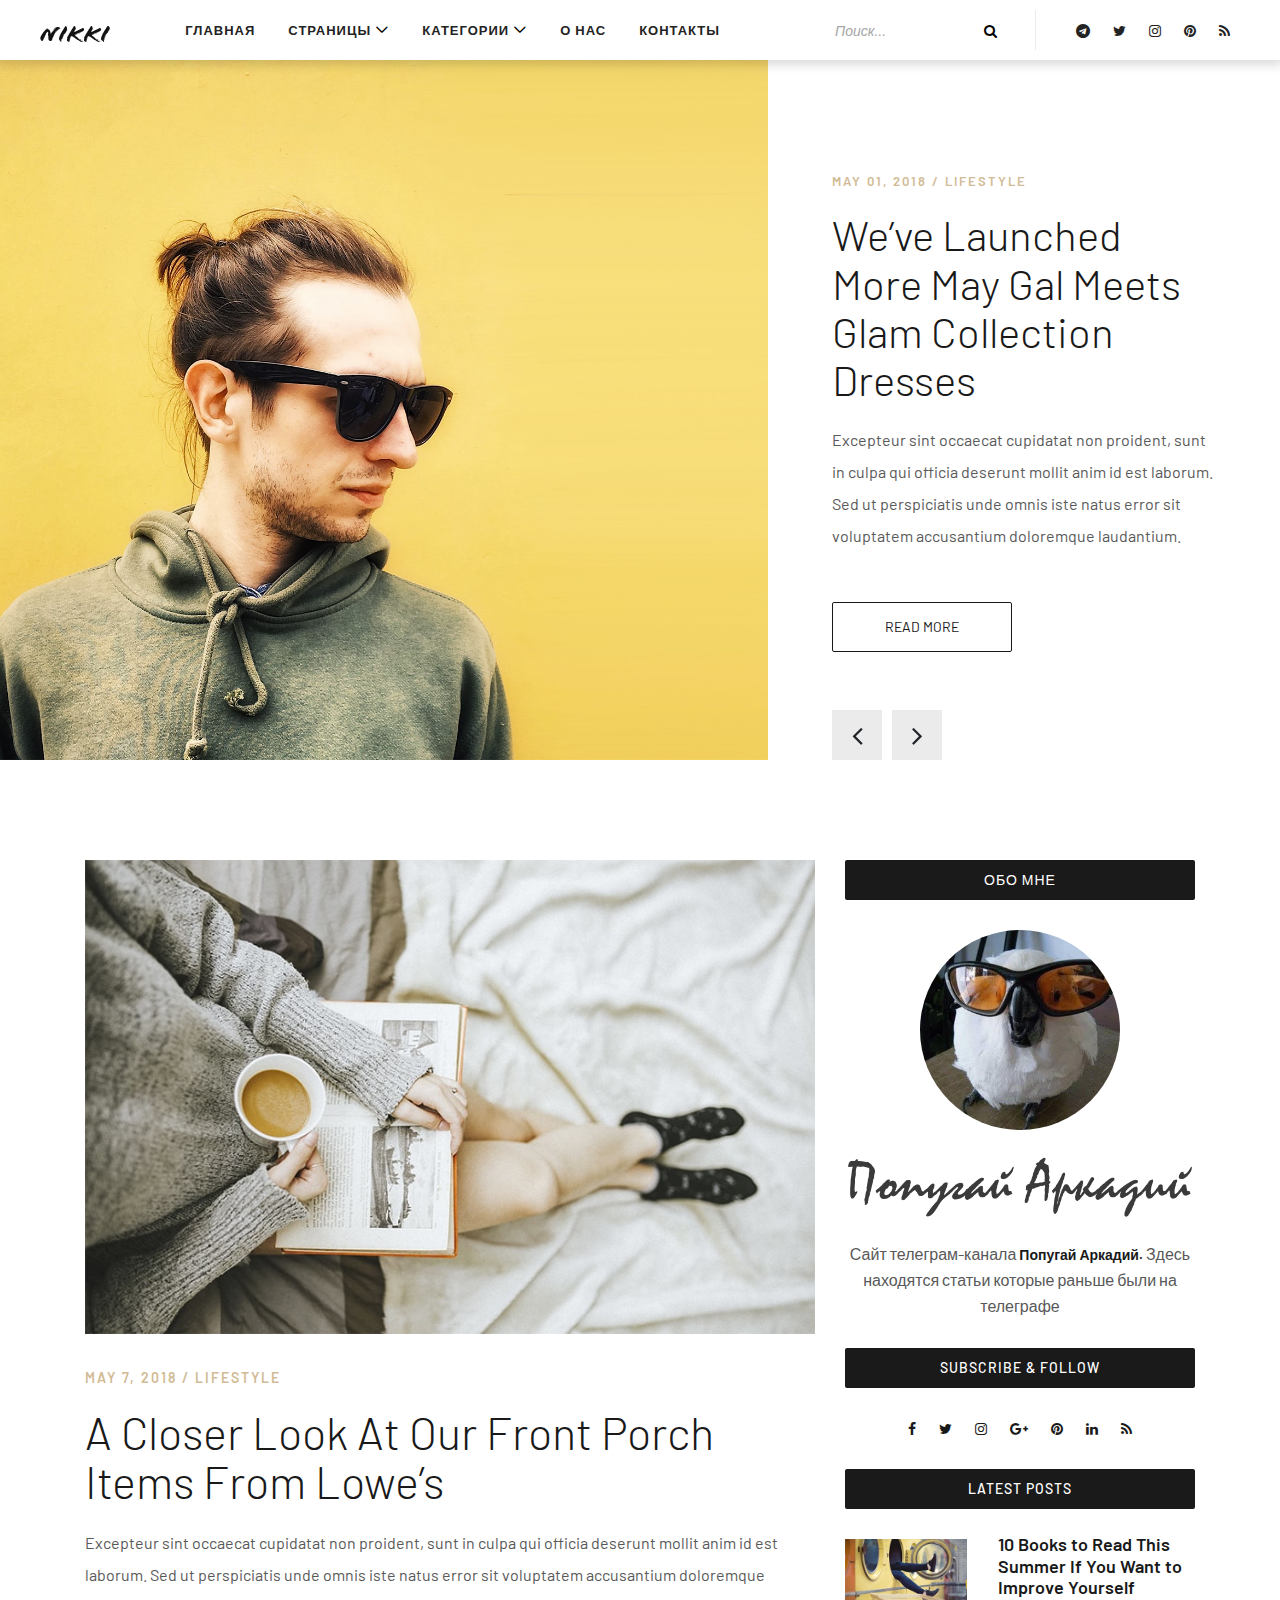
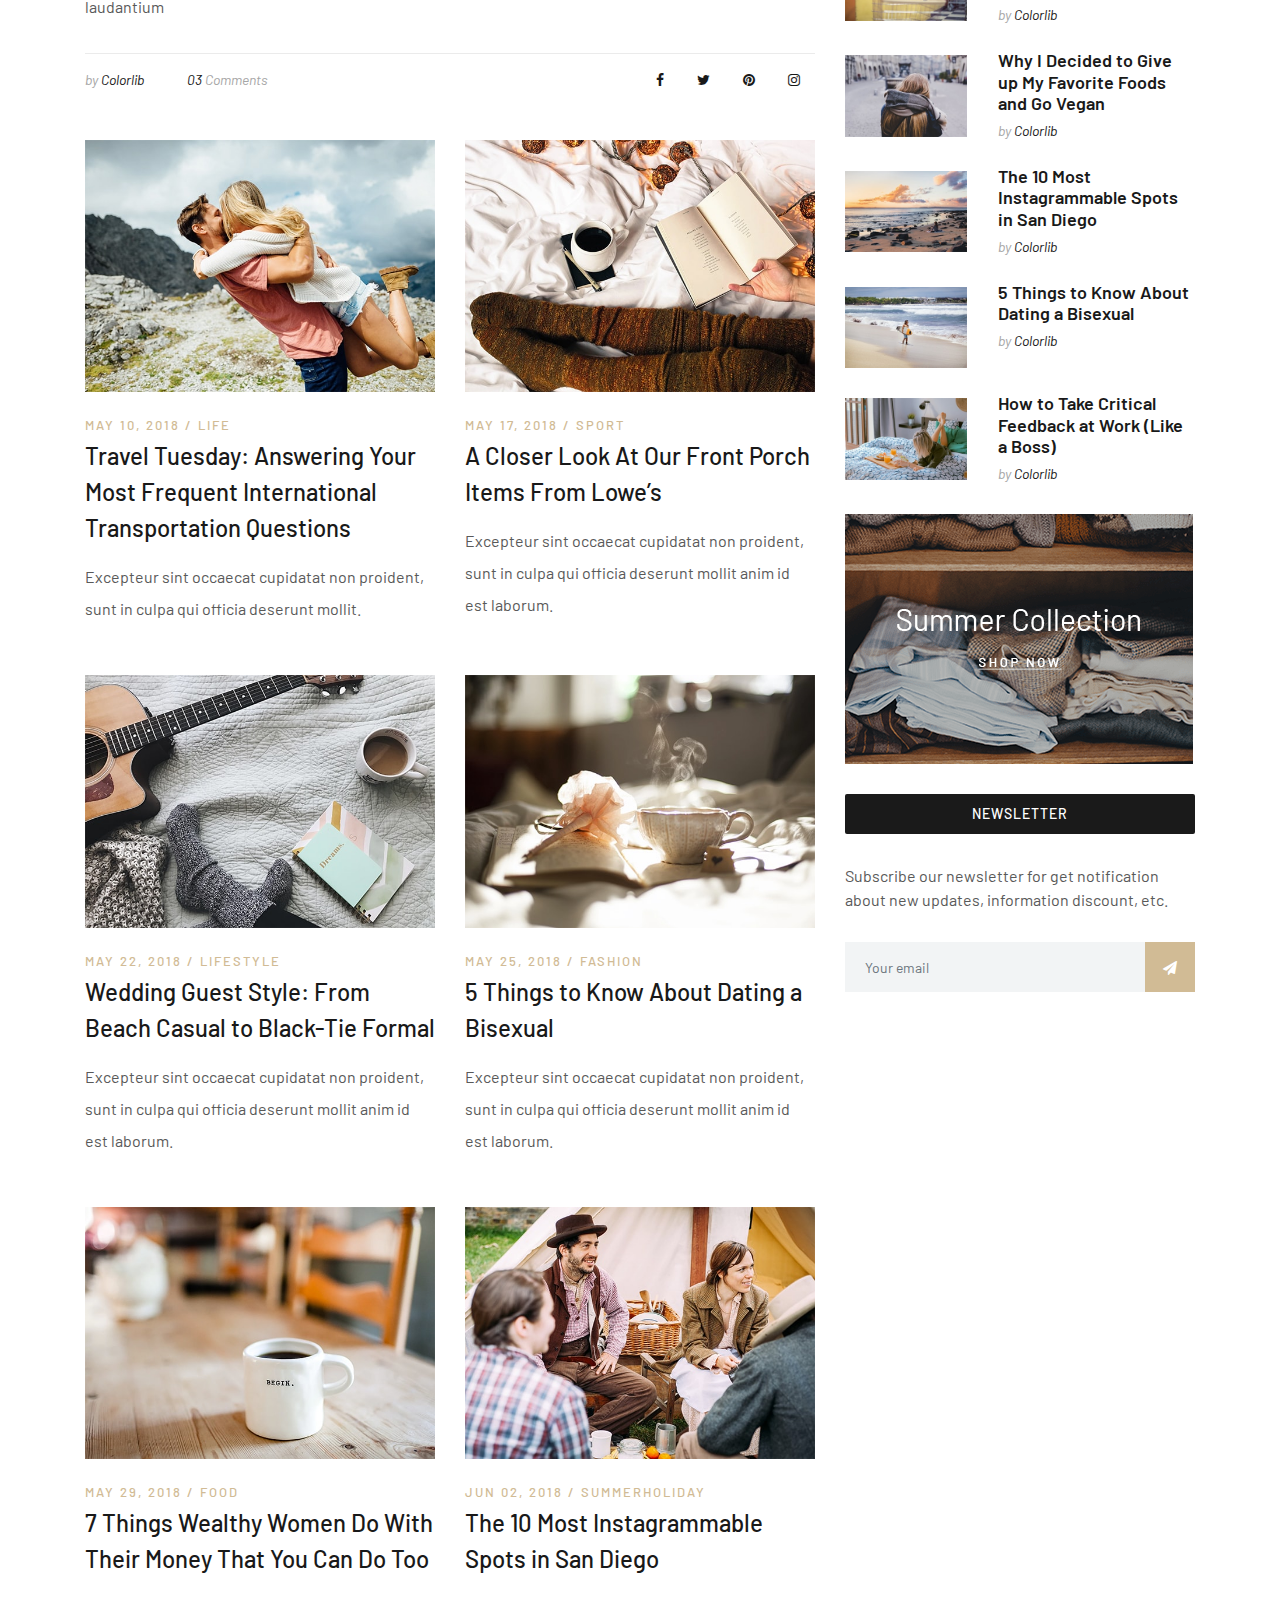
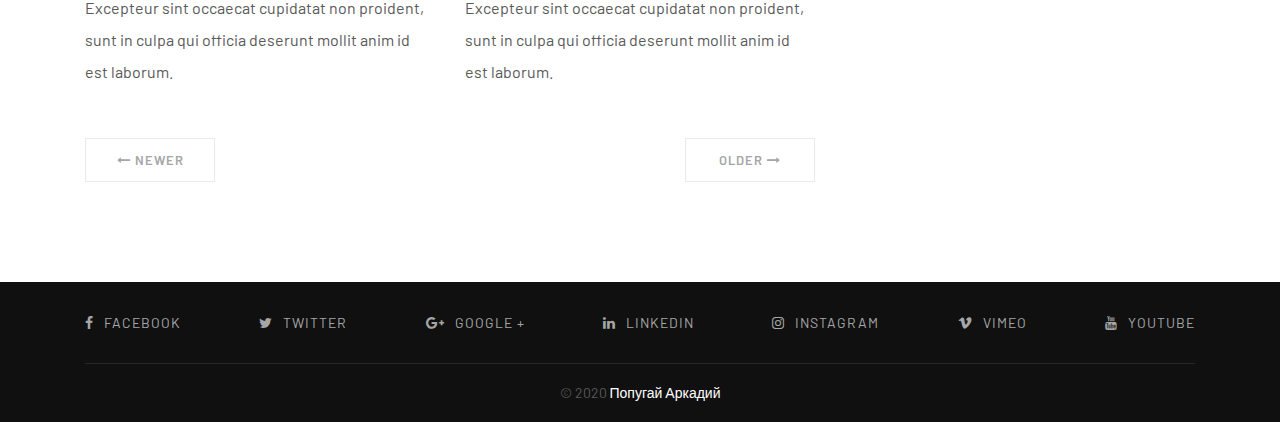
==== commit 146536d8: "Kek" ====
--- a/index.html
+++ b/index.html
@@ -9,10 +9,10 @@
     <!-- The above 4 meta tags *must* come first in the head; any other head content must come *after* these tags -->
 
     <!-- Title -->
-    <title>Nikki - Blog &amp; Magazine Template</title>
+    <title>Газета Попугииа</title>
 
     <!-- Favicon -->
-    <link rel="icon" href="img/core-img/favicon.ico">
+    <link rel="icon" href="img/core-img/favicon.png">
 
     <!-- Core Stylesheet -->
     <link rel="stylesheet" href="style.css">
@@ -48,10 +48,10 @@
                             <!-- Nav Start -->
                             <div class="classynav">
                                 <ul>
-                                    <li><a href="index.html">Home</a></li>
-                                    <li><a href="#">Pages</a>
+                                    <li><a href="index.html">Главная</a></li>
+                                    <li><a href="#">Страницы</a>
                                         <ul class="dropdown">
-                                            <li><a href="index.html">Home</a></li>
+                                            <li><a href="index.html">Главная</a></li>
                                             <li><a href="archive-blog.html">Archive Blog</a></li>
                                             <li><a href="single-post.html">Single Post</a></li>
                                             <li><a href="about-us.html">About</a></li>
@@ -59,61 +59,33 @@
                                             <li><a href="typography.html">Typography</a></li>
                                         </ul>
                                     </li>
-                                    <li><a href="#">Catagories</a>
+                                    <li><a href="#">Категории</a>
                                         <div class="megamenu">
                                             <ul class="single-mega cn-col-4">
-                                                <li><a href="#">- Features</a></li>
-                                                <li><a href="#">- Food</a></li>
-                                                <li><a href="#">- Travel</a></li>
-                                                <li><a href="#">- Recipe</a></li>
+                                                <li><a href="#">- Каталоги</a></li>
+                                                <li><a href="#">- Статьи</a></li>
+                                                <li><a href="#">- Новости</a></li>
+                                                <li><a href="#">- Книга</a></li>
                                                 <li><a href="#">- Bread</a></li>
                                                 <li><a href="#">- Breakfast</a></li>
                                                 <li><a href="#">- Meat</a></li>
-                                            </ul>
-                                            <ul class="single-mega cn-col-4">
-                                                <li><a href="#">- Features</a></li>
-                                                <li><a href="#">- Food</a></li>
-                                                <li><a href="#">- Travel</a></li>
-                                                <li><a href="#">- Recipe</a></li>
-                                                <li><a href="#">- Bread</a></li>
-                                                <li><a href="#">- Breakfast</a></li>
-                                                <li><a href="#">- Meat</a></li>
-                                            </ul>
-                                            <ul class="single-mega cn-col-4">
-                                                <li><a href="#">- Features</a></li>
-                                                <li><a href="#">- Food</a></li>
-                                                <li><a href="#">- Travel</a></li>
-                                                <li><a href="#">- Recipe</a></li>
-                                                <li><a href="#">- Bread</a></li>
-                                                <li><a href="#">- Breakfast</a></li>
-                                                <li><a href="#">- Meat</a></li>
-                                            </ul>
-                                            <ul class="single-mega cn-col-4">
-                                                <li><a href="#">- Features</a></li>
-                                                <li><a href="#">- Food</a></li>
-                                                <li><a href="#">- Travel</a></li>
-                                                <li><a href="#">- Recipe</a></li>
-                                                <li><a href="#">- Bread</a></li>
-                                                <li><a href="#">- Breakfast</a></li>
-                                                <li><a href="#">- Meat</a></li>
-                                            </ul>
                                         </div>
                                     </li>
-                                    <li><a href="about-us.html">About</a></li>
-                                    <li><a href="contact.html">Contact</a></li>
+                                    <li><a href="about-us.html">О нас</a></li>
+                                    <li><a href="contact.html">Контакты</a></li>
                                 </ul>
 
                                 <!-- Search Form -->
                                 <div class="search-form">
                                     <form action="#" method="get">
-                                        <input type="search" name="search" class="form-control" placeholder="Search and hit enter...">
+                                        <input type="search" name="search" class="form-control" placeholder="Поиск...">
                                         <button type="submit"><i class="fa fa-search"></i></button>
                                     </form>
                                 </div>
 
                                 <!-- Social Button -->
                                 <div class="top-social-info">
-                                    <a href="#" data-toggle="tooltip" data-placement="bottom" title="Facebook"><i class="fa fa-facebook" aria-hidden="true"></i></a>
+                                    <a href="https://t.me/Popugasha_Arkasha" data-toggle="tooltip" data-placement="bottom" title="Facebook"><i class="fa fa-telegram" aria-hidden="true"></i></a>
                                     <a href="#" data-toggle="tooltip" data-placement="bottom" title="Twitter"><i class="fa fa-twitter" aria-hidden="true"></i></a>
                                     <a href="#" data-toggle="tooltip" data-placement="bottom" title="Instagram"><i class="fa fa-instagram" aria-hidden="true"></i></a>
                                     <a href="#" data-toggle="tooltip" data-placement="bottom" title="Pinterest"><i class="fa fa-pinterest" aria-hidden="true"></i></a>
@@ -377,7 +349,7 @@
                         <div class="single-widget-area mb-30">
                             <!-- Title -->
                             <div class="widget-title">
-                                <h6>About Me</h6>
+                                <h6>Обо мне</h6>
                             </div>
                             <!-- Thumbnail -->
                             <div class="about-thumbnail">
@@ -386,7 +358,7 @@
                             <!-- Content -->
                             <div class="widget-content text-center">
                                 <img src="img/core-img/signature.png" alt="">
-                                <p>Lorem ipsum dolor sit amet, consectetur adipisicing elit, sed do eiusmod tempor incididunt ipsum adipisicing</p>
+                                <p>Сайт телеграм-канала <a href="t.me/Popugasha_Arkasha"> Попугай Аркадий.</a> Здесь находятся статьи которые раньше были на телеграфе</p>
                             </div>
                         </div>
 
@@ -503,89 +475,12 @@
                                 </form>
                             </div>
                         </div>
-
-                        <!-- ##### Single Widget Area ##### -->
-                        <div class="single-widget-area mb-30">
-                            <!-- Title -->
-                            <div class="widget-title">
-                                <h6>popular tags</h6>
-                            </div>
-                            <!-- Tags -->
-                            <ol class="popular-tags d-flex flex-wrap">
-                                <li><a href="#">LifeStyle</a></li>
-                                <li><a href="#">Sport</a></li>
-                                <li><a href="#">Fashion</a></li>
-                                <li><a href="#">Photography</a></li>
-                                <li><a href="#">Yoga</a></li>
-                                <li><a href="#">Health Food</a></li>
-                                <li><a href="#">Summer Holiday</a></li>
-                                <li><a href="#">Supper Food</a></li>
-                                <li><a href="#">Life</a></li>
-                            </ol>
-                        </div>
-
                     </div>
                 </div>
             </div>
         </div>
     </section>
     <!-- ##### Blog Content Area End ##### -->
-
-    <!-- ##### Instagram Area Start ##### -->
-    <div class="follow-us-instagram">
-        <div class="instagram-content d-flex flex-wrap align-items-center">
-
-            <!-- Single Instagram Slide -->
-            <div class="single-instagram">
-                <img src="img/blog-img/insta1.jpg" alt="">
-                <a href="#"><i class="fa fa-instagram"></i></a>
-            </div>
-
-            <!-- Single Instagram Slide -->
-            <div class="single-instagram">
-                <img src="img/blog-img/insta2.jpg" alt="">
-                <a href="#"><i class="fa fa-instagram"></i></a>
-            </div>
-
-            <!-- Single Instagram Slide -->
-            <div class="single-instagram">
-                <img src="img/blog-img/insta3.jpg" alt="">
-                <a href="#"><i class="fa fa-instagram"></i></a>
-            </div>
-
-            <!-- Single Instagram Slide -->
-            <div class="single-instagram">
-                <img src="img/blog-img/insta4.jpg" alt="">
-                <a href="#"><i class="fa fa-instagram"></i></a>
-            </div>
-
-            <!-- Single Instagram Slide -->
-            <div class="single-instagram">
-                <img src="img/blog-img/insta5.jpg" alt="">
-                <a href="#"><i class="fa fa-instagram"></i></a>
-            </div>
-
-            <!-- Single Instagram Slide -->
-            <div class="single-instagram">
-                <img src="img/blog-img/insta6.jpg" alt="">
-                <a href="#"><i class="fa fa-instagram"></i></a>
-            </div>
-
-            <!-- Single Instagram Slide -->
-            <div class="single-instagram">
-                <img src="img/blog-img/insta7.jpg" alt="">
-                <a href="#"><i class="fa fa-instagram"></i></a>
-            </div>
-
-            <!-- Single Instagram Slide -->
-            <div class="single-instagram">
-                <img src="img/blog-img/insta8.jpg" alt="">
-                <a href="#"><i class="fa fa-instagram"></i></a>
-            </div>
-        </div>
-    </div>
-    <!-- ##### Instagram Area End ##### -->
-
     <!-- ##### Footer Area Start ##### -->
     <footer class="footer-area">
         <div class="container">
@@ -607,9 +502,9 @@
             <div class="row">
                 <div class="col-12">
                     <div class="copywrite-text">
-                        <p><!-- Link back to Colorlib can't be removed. Template is licensed under CC BY 3.0. -->
-Copyright &copy;<script>document.write(new Date().getFullYear());</script> All rights reserved | This template is made with <i class="fa fa-heart-o" aria-hidden="true"></i> by <a href="https://colorlib.com" target="_blank">Colorlib</a>
-<!-- Link back to Colorlib can't be removed. Template is licensed under CC BY 3.0. --></p>
+                        <p>
+                            &copy; 2020 <a href="https://t.me/Popugasha_Arkasha" target="_blank">Попугай Аркадий</a>
+                        </p>
                     </div>
                 </div>
             </div>
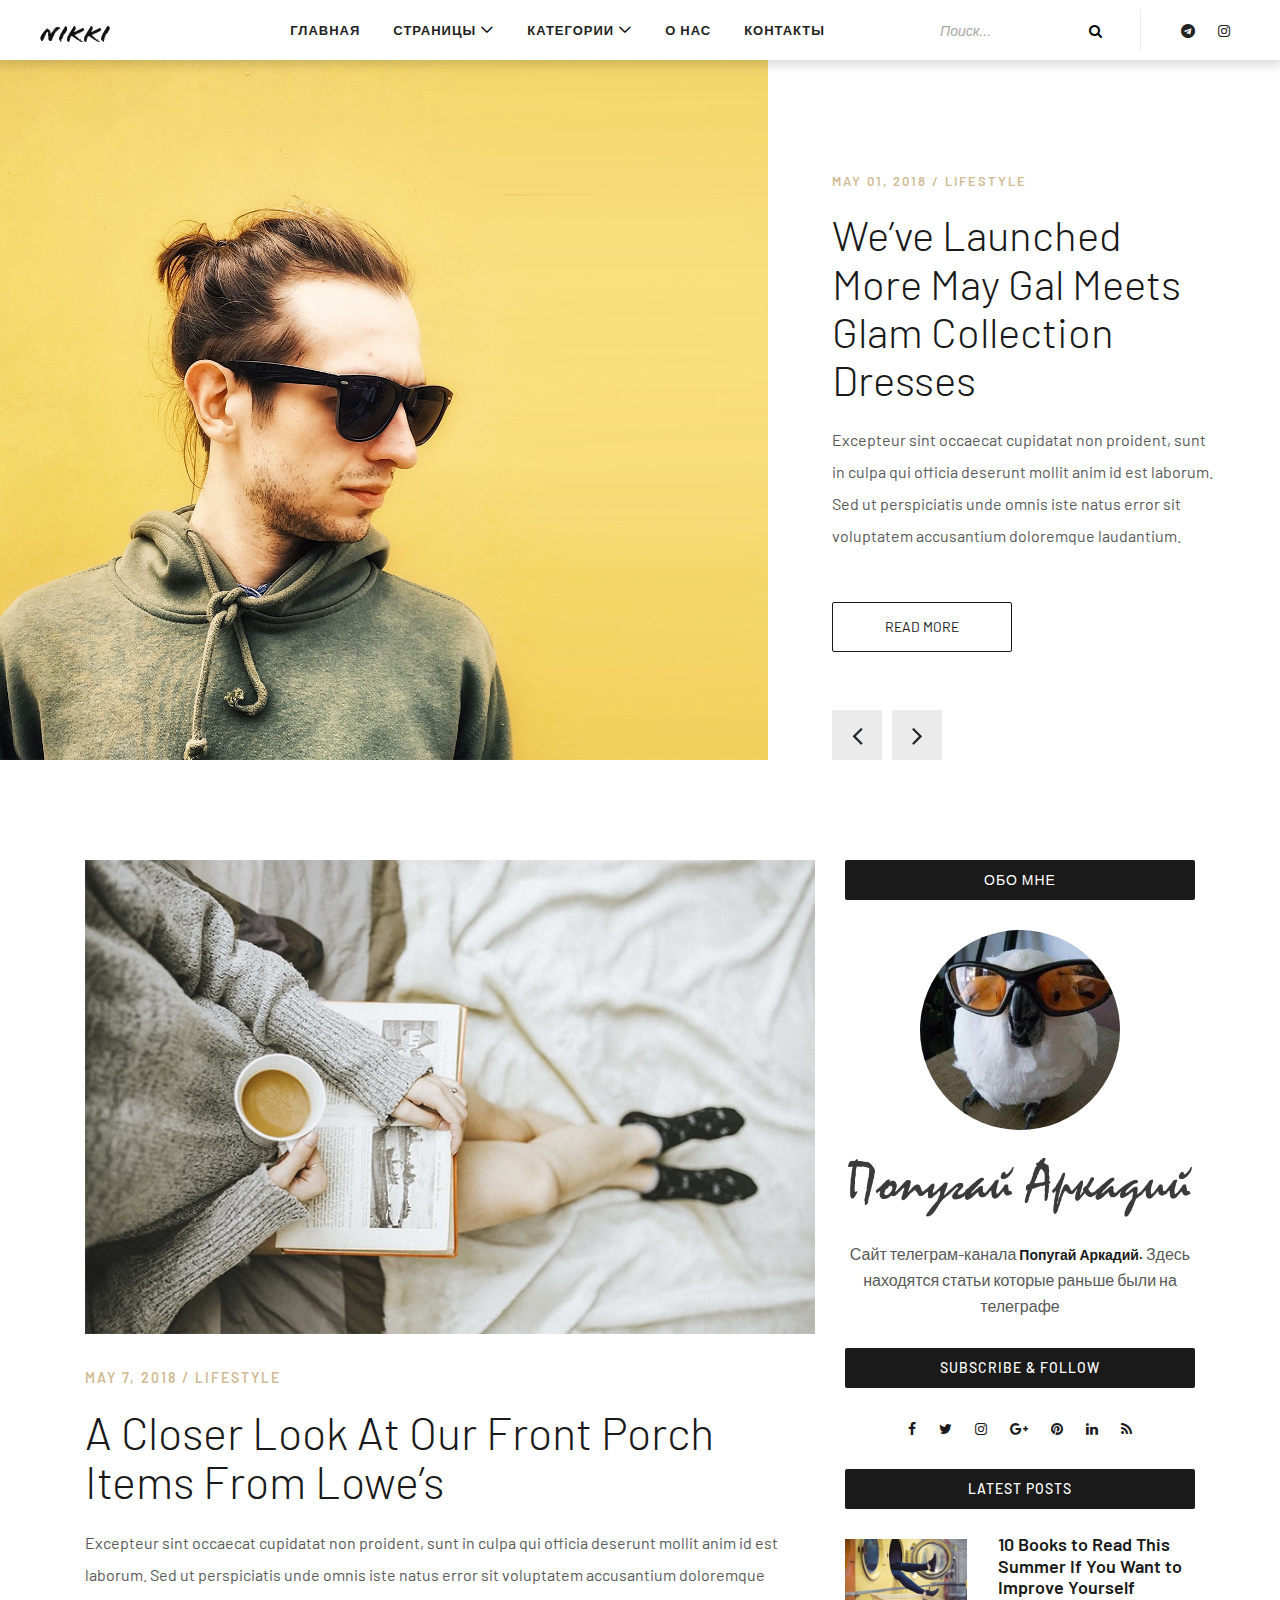
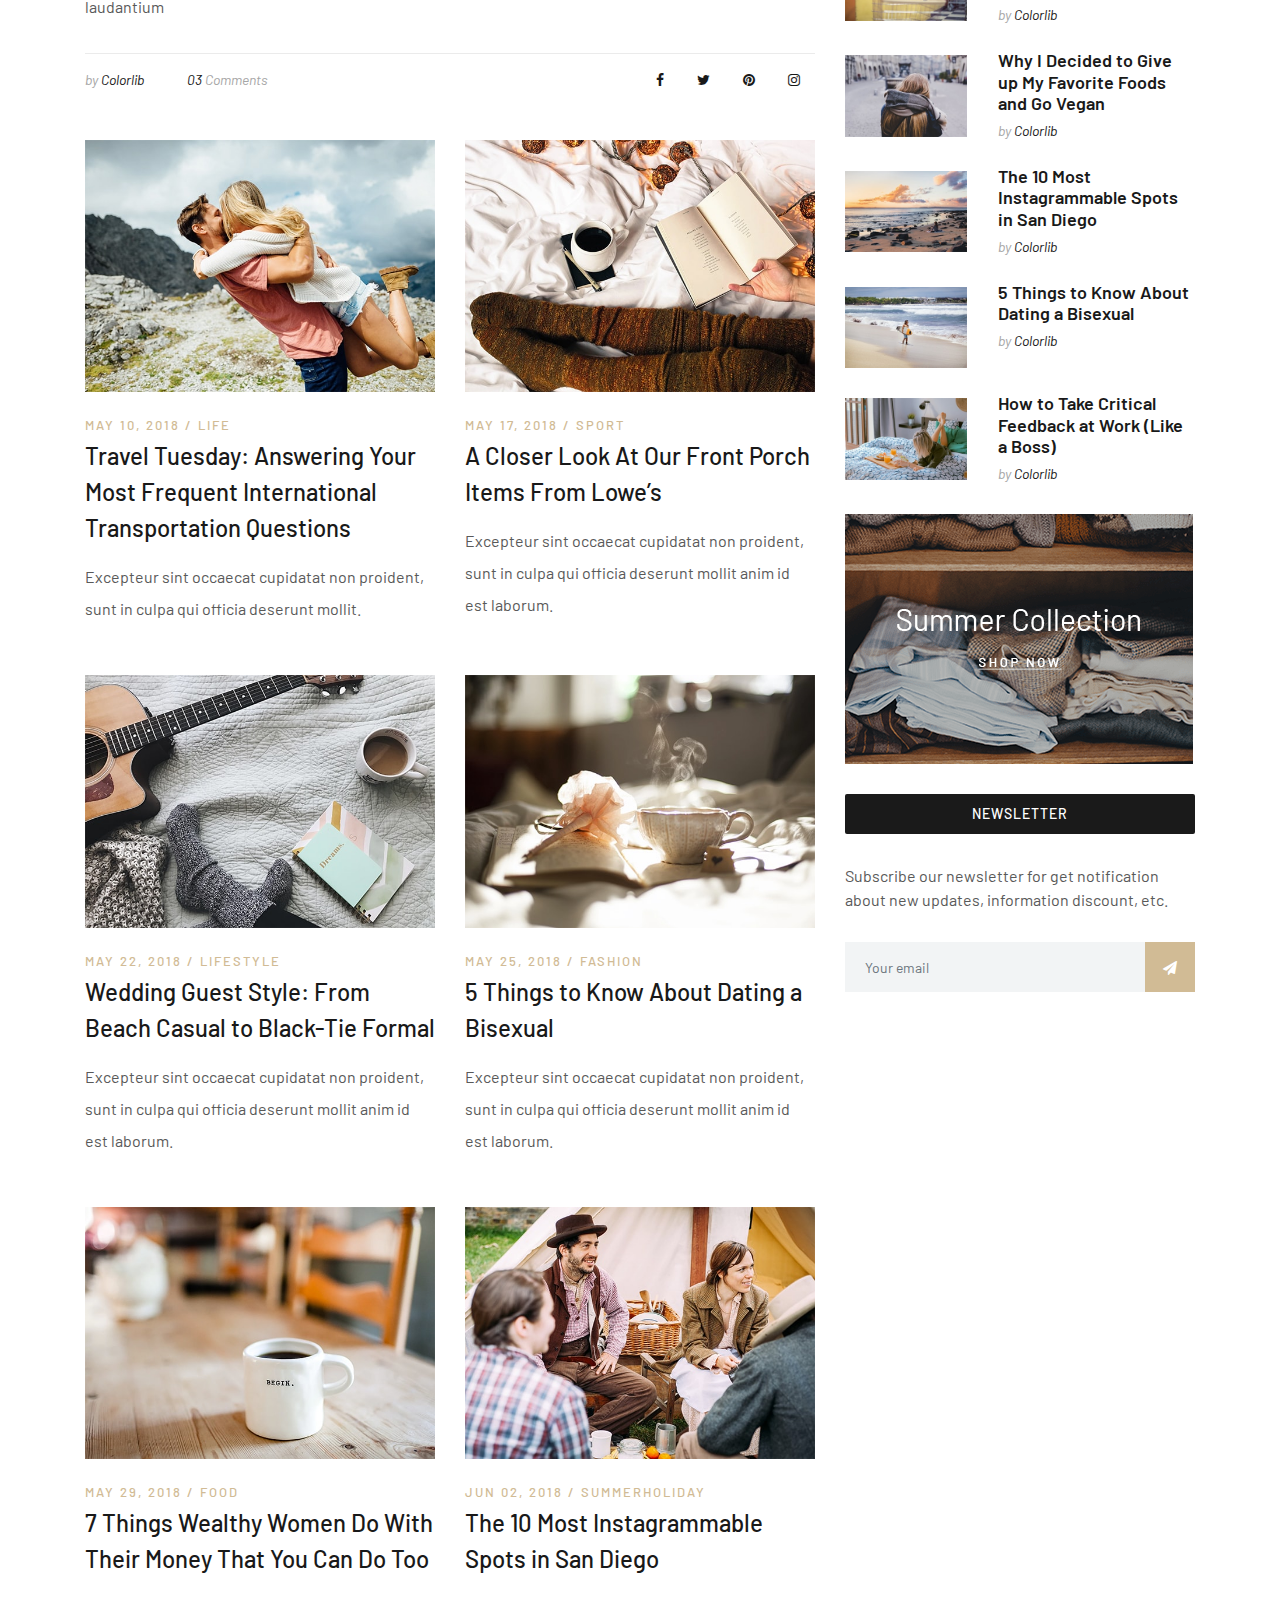
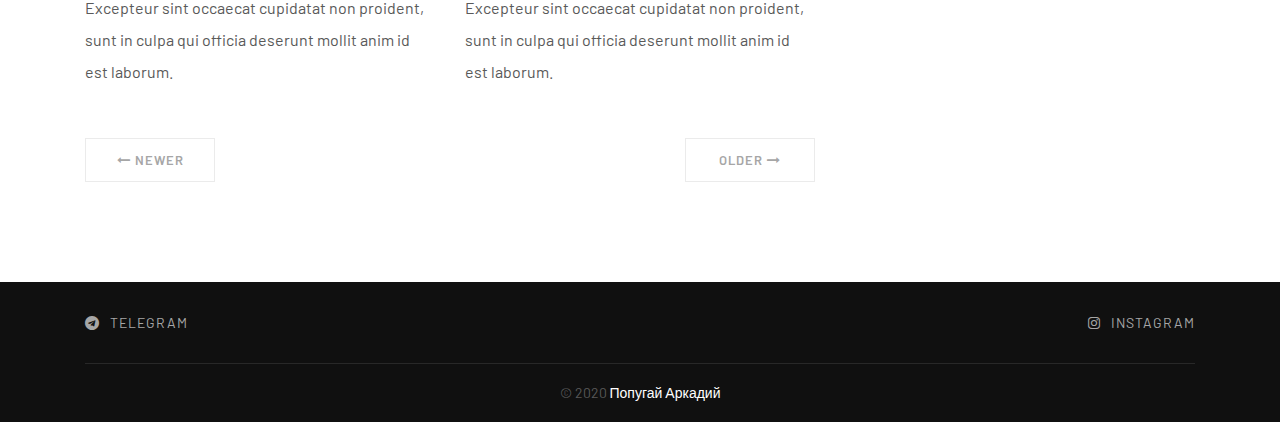
==== commit f80579c6: "Keklil" ====
--- a/index.html
+++ b/index.html
@@ -66,9 +66,7 @@
                                                 <li><a href="#">- Статьи</a></li>
                                                 <li><a href="#">- Новости</a></li>
                                                 <li><a href="#">- Книга</a></li>
-                                                <li><a href="#">- Bread</a></li>
-                                                <li><a href="#">- Breakfast</a></li>
-                                                <li><a href="#">- Meat</a></li>
+                                                <li><a href="#">- Информация</a></li>
                                         </div>
                                     </li>
                                     <li><a href="about-us.html">О нас</a></li>
@@ -85,11 +83,8 @@
 
                                 <!-- Social Button -->
                                 <div class="top-social-info">
-                                    <a href="https://t.me/Popugasha_Arkasha" data-toggle="tooltip" data-placement="bottom" title="Facebook"><i class="fa fa-telegram" aria-hidden="true"></i></a>
-                                    <a href="#" data-toggle="tooltip" data-placement="bottom" title="Twitter"><i class="fa fa-twitter" aria-hidden="true"></i></a>
-                                    <a href="#" data-toggle="tooltip" data-placement="bottom" title="Instagram"><i class="fa fa-instagram" aria-hidden="true"></i></a>
-                                    <a href="#" data-toggle="tooltip" data-placement="bottom" title="Pinterest"><i class="fa fa-pinterest" aria-hidden="true"></i></a>
-                                    <a href="#" data-toggle="tooltip" data-placement="bottom" title="RSS Feed"><i class="fa fa-rss" aria-hidden="true"></i></a>
+                                    <a href="https://t.me/Popugasha_Arkasha" data-toggle="tooltip" data-placement="bottom" title="Telegram"><i class="fa fa-telegram" aria-hidden="true"></i></a>
+                                    <a href="https://www.instagram.com/popugay_arkadiy/" data-toggle="tooltip" data-placement="bottom" title="Instagram"><i class="fa fa-instagram" aria-hidden="true"></i></a>
                                 </div>
 
                             </div>
@@ -488,13 +483,8 @@
                 <div class="col-12">
                     <!-- Footer Social Info -->
                     <div class="footer-social-info d-flex align-items-center justify-content-between">
-                        <a href="#"><i class="fa fa-facebook"></i><span>Facebook</span></a>
-                        <a href="#"><i class="fa fa-twitter"></i><span>Twitter</span></a>
-                        <a href="#"><i class="fa fa-google-plus"></i><span>Google +</span></a>
-                        <a href="#"><i class="fa fa-linkedin"></i><span>linkedin</span></a>
-                        <a href="#"><i class="fa fa-instagram"></i><span>Instagram</span></a>
-                        <a href="#"><i class="fa fa-vimeo"></i><span>Vimeo</span></a>
-                        <a href="#"><i class="fa fa-youtube"></i><span>Youtube</span></a>
+                        <a href="https://t.me/Popugasha_Arkasha"><i class="fa fa-telegram"></i><span>Telegram</span></a>
+                        <a href="https://www.instagram.com/popugay_arkadiy/"><i class="fa fa-instagram"></i><span>Instagram</span></a>
                     </div>
                 </div>
             </div>
--- a/style.css
+++ b/style.css
@@ -1,11 +1,4 @@
 /* [Master Stylesheet] */
-/*
-Template Name: Nikki - Blog & Magazine Template
-Template Author: Colorlib
-Template Author URI: http://colorlib.com
-Text Domain: Nikki, Blog, Magazine
-Version: - v1.0.0
-*/
 /* =========== Index of CSS ===========
 :: 1.0 Import Fonts
 :: 2.0 Import All CSS
